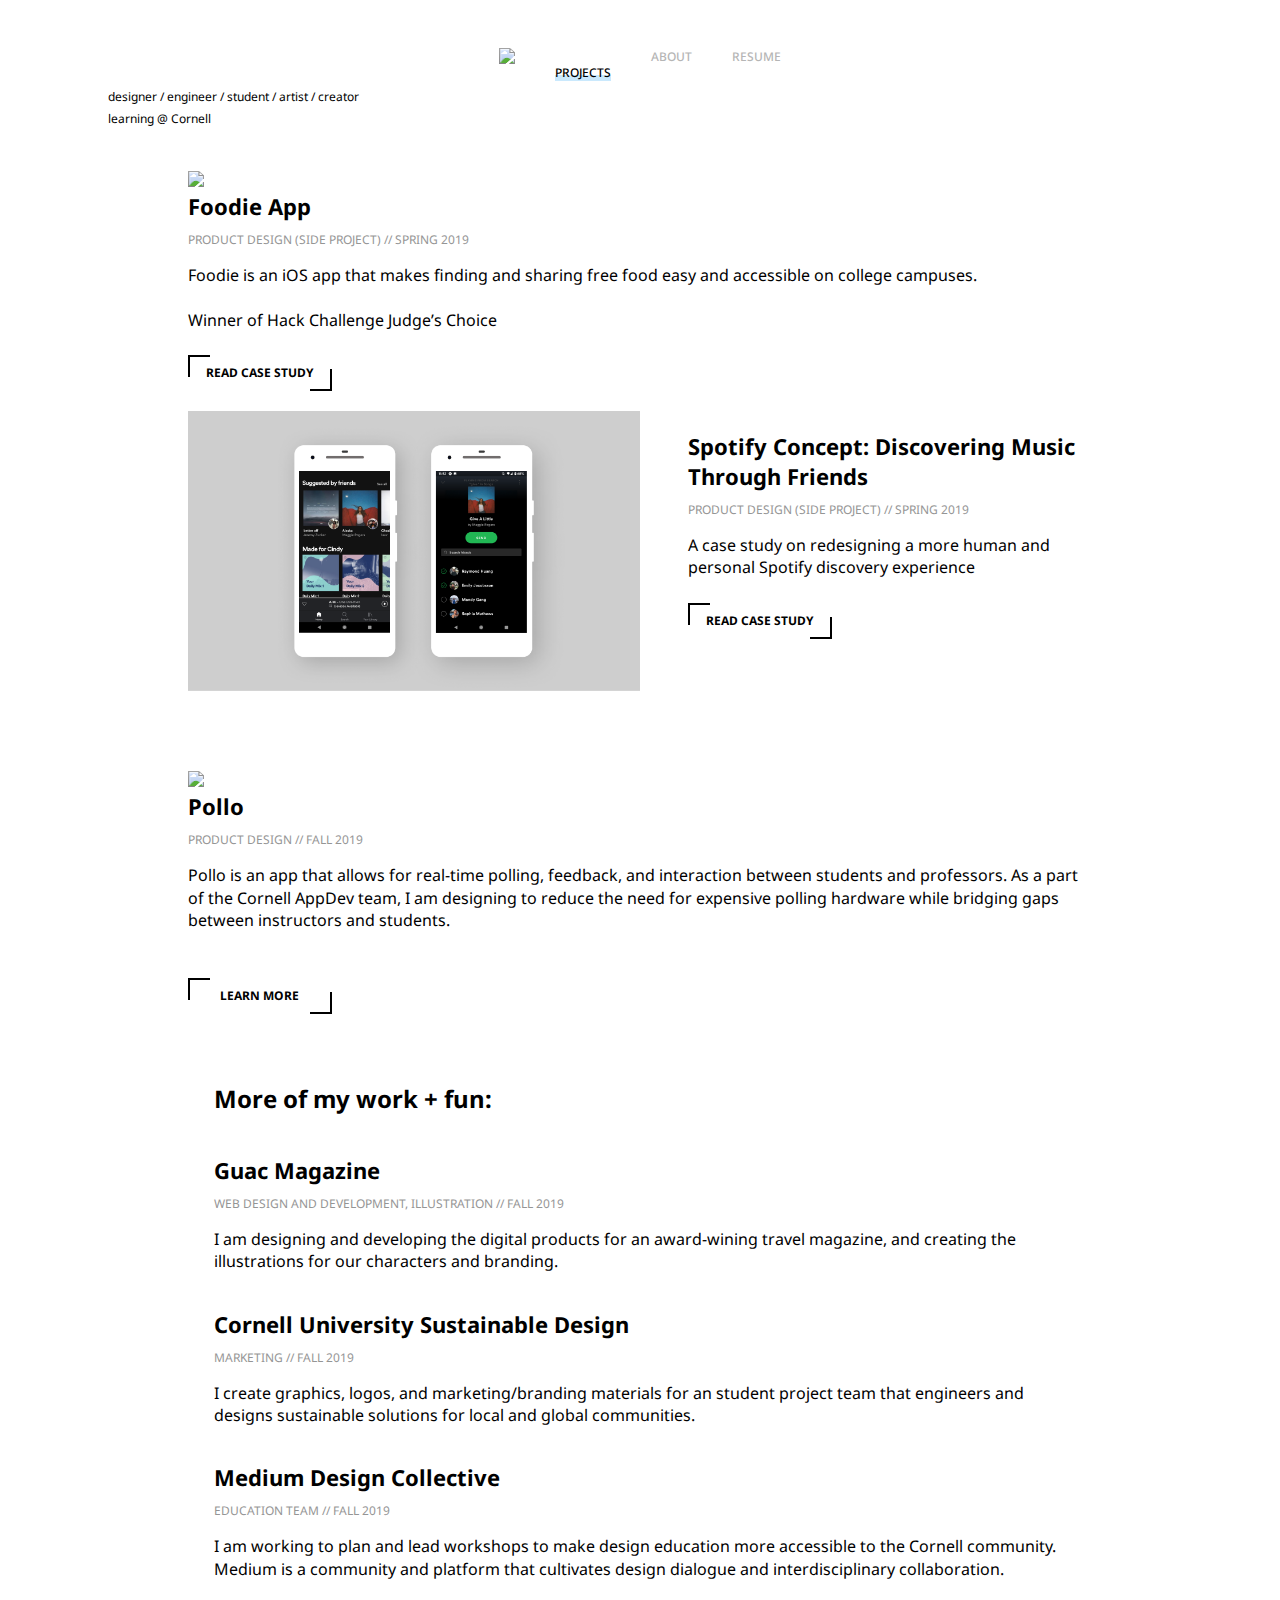
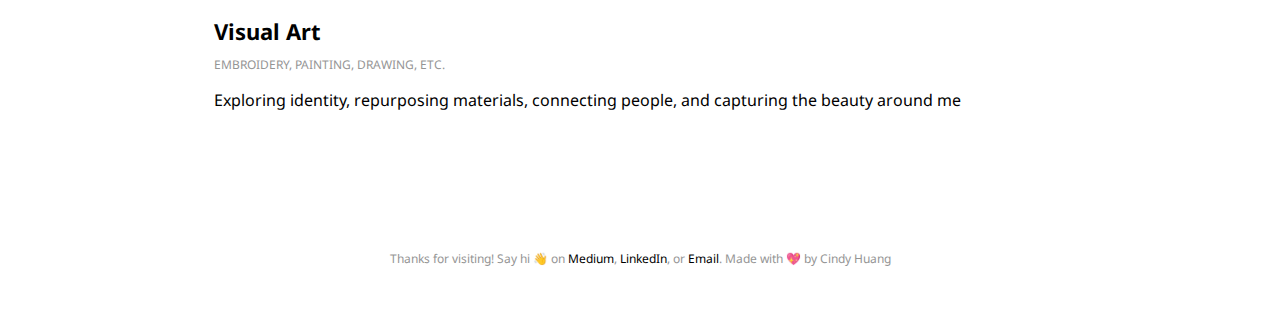
==== index.html @ cf41a319 "foodie revamp" ====
<!DOCTYPE html>
<html lang="en">

<head>
  <title>cindy huang</title>
  <meta charset="utf-8">
  <meta http-equiv="X-UA-Compatible" content="IE=edge">
  <meta name="viewport" content="width=device-width, initial-scale=1">

  <!-- import the webpage's stylesheet -->
  <link rel="stylesheet" href="/style.css">
  <!-- favicon -->
  <link rel="icon" href="/assets/favicon.png" type="image/png">
  <!-- import the webpage's javascript file -->
  <script src="/script.js" defer></script>
  <!-- font -->
  <link rel="stylesheet" href="https://fonts.googleapis.com/css?family=Noto+Sans">

</head>

<body style="text-align:center;">
  <div class="header">
    <img src="/assets/name.png" id="logo">


    <a href="Huang_Cindy.pdf" class="nav hover chunky-underline" target="_blank">resume</a>
    <a href="about.html" class="nav hover chunky-underline">about</a>
    <a href="#top" style="color:black;" class="nav hover chunky-underline active">projects</a>
  </div>

  <p class="small" style="text-align: left"> designer / engineer / student / artist / creator <br> learning @ Cornell
  </p>

  <div class="row">
    <img class="gallery" src="/assets/foodie-mockup.png">
    <div class="project-desc">
      <h3>
        Foodie App
      </h3>
      <h4>
        product design (side project) // Spring 2019
      </h4>
      <p class="project-desc">
        Foodie is an iOS app that makes finding and sharing free food easy and accessible on college campuses.
        <br><br>
        Winner of Hack Challenge Judge’s Choice
      </p>
    </div>

    <div class="container-left">
      <a href="foodie.html" class="button">
        <svg>
          <rect></rect>
        </svg>
        read case study
      </a>
    </div>

  </div>


  <div class="row" id="top">
    <img class="gallery" src="/assets/spotify-mockup.png">
    <div class="project-desc">
      <h3>
        Spotify Concept: Discovering Music Through Friends
      </h3>
      <h4>
        product design (side project) // Spring 2019
      </h4>
      <p>
        A case study on redesigning a more human and personal Spotify discovery experience
      </p>

    </div>

    <div class="container-left">
      <a href="https://medium.com/@cindy.huang/spotify-case-study-discovering-music-through-friend-recommendations-ee21df5c24aa?source=friends_link&sk=12312d94d6c85600ef79f04d6b319ac3"
        target="_blank" class="button">
        <svg>
          <rect></rect>
        </svg>
        read case study
      </a>
    </div>
  </div>


  <div class="row">
    <img class="gallery" src="/assets/pollo-mockup.png">
    <div class="project-desc">
      <h3>
        Pollo
      </h3>
      <h4>
        product design // Fall 2019
      </h4>
      <p>
        Pollo is an app that allows for real-time polling, feedback, and interaction between students and professors.
        As a part of the Cornell AppDev team, I am designing to reduce the need for expensive polling hardware while
        bridging gaps between instructors and
        students.<br><br>
      </p>

      <div class="container-left">
        <a href="pollo.html" class="button">
          <svg>
            <rect></rect>
          </svg>
          learn more
        </a>
      </div>

    </div>

  </div>


  <div style="height: 2em;">
  </div>


  <div class="row2">
    <h2>
      More of my work + fun: <br>
    </h2>
    <a href="http://guacmag.com/" target="_blank">
      <h3 class="chunky-underline">
        Guac Magazine
      </h3>
    </a>
    <h4>
      web design and development, illustration // Fall 2019
    </h4>
    <p>
      I am designing and developing the digital products for an award-wining travel magazine, and creating the
      illustrations for our characters and branding.
    </p>
  </div>

  <div class="row2">
    <a href="https://cusd.cornell.edu/" target="_blank">
      <h3 class="chunky-underline">
        Cornell University Sustainable Design
      </h3>
    </a>
    <h4>
      marketing // Fall 2019
    </h4>
    <p>
      I create graphics, logos, and marketing/branding materials for an student project team that engineers and designs
      sustainable solutions for local and global communities.
    </p>
  </div>

  <div class="row2">
    <a href="https://cornellmedium.design/" target="_blank">
      <h3 class="chunky-underline">
        Medium Design Collective
      </h3>
    </a>
    <h4>
      education team // Fall 2019
    </h4>
    <p>
      I am working to plan and lead workshops to make design education more accessible to the Cornell community. Medium
      is a community and platform that cultivates design dialogue and interdisciplinary collaboration.
    </p>
  </div>

  <div class="row2">
    <a href="artwork.html">
      <h3 class="chunky-underline">
        Visual Art
      </h3>
    </a>
    <h4>
      embroidery, painting, drawing, etc.
    </h4>
    <p>
      Exploring identity, repurposing materials, connecting people, and capturing the beauty around me
    </p>
  </div>

  <div style="width:100%; height: 8em; display: flex;">
  </div>
  <p class="small gray center">
    Thanks for visiting! Say hi 👋 on <a class="hover chunky-underline" target="_blank"
      href="https://medium.com/@cindy.huang">Medium</a>,
    <a class="hover chunky-underline" target="_blank" href="https://www.linkedin.com/in/cindyhuang-/">LinkedIn</a>, or
    <a class="hover chunky-underline" target="_blank" href="mailto:ch832@cornell.edu">Email</a>.
    Made with 💖 by Cindy Huang
  </p>

</body>

</html>
---- style.css ----
/* CSS files add styling rules to your content */

body {
  font-family: "Noto Sans", "Segoe UI", "Helvetica", "Arial", helvetica, arial, sans-serif;
}
html{
  scroll-behavior:smooth;
  margin:40px 100px;
}
a{
  color:black;
  text-decoration:none;
}
p{
  margin:0px;
  line-height:1.4rem;
 
}

a.nav{
  color: #b5b5b5;
  float:right;
  text-decoration: none;
  margin-left: 40px;
  text-transform: uppercase;
  font-size: 12px;
  font-weight: 500;
}
a.hover:hover{ 
  color: black;
  transition: 0.25s ease-in-out;
}

#logo{
  width: 25%;
  display: inline-block;
  float: left;
}

.row{
  display: inline-block;
  width: 85%;
  margin: 2.5em 0;
  background-color: #fff;
}
.row2{
  display: inline-block;
  width: 80%;
  
  margin: 0.5em 2.5em;
  background-color: #fff;
  text-align: left;
}

.project-desc{
  text-align:left;
}
.project-desc p{
  display:flex;
}
.gallery{
  width: 50%;
  float:left;
  margin-right: 3em;
}

.bio{
  text-align:left; 
  width:50%;
}

.about{
  width: 65%; 
  margin-top: 50px;
}
.about img{
  float:right; 
  width:40%;
}
.header{
  display: inline-block;
}
/**style stuffs to reuse*/
.bold{
  font-weight:bold;
}
.capitalize{
  text-transform:uppercase;
}
.gray{
  color:#959595;
}
.blue{
  color: #cae9fd;
}
.fleft{
  float:left;
}
.inline{
  display:inline;
}
.center {
  display: block;
  margin-left: auto;
  margin-right: auto;
  width:75%;
  text-align:center;
}
.small{
  font-size:12px;
}
.underline{
  text-decoration: underline;
  text-decoration-color: #b5b5b5;
}
.caption{
  margin-top:10px;
  position: relative;
}
.no-float{
  float:none;
}
* {
  box-sizing: border-box; 
}

img {
  display: block;
  width: 100%; 
}

section {
  margin-right: 30px;
}

/*project title*/
h1 {
  text-align:center;
  width:60%;
  /*margin:100px 150px 50px 150px;*/
  margin:75px auto 50px auto;
  display:block;
}
h2{
  margin-top:2em;
  text-align: left;
}
/*project title on home pg */
h3 {
  font-size: 22px;
  margin: 20px 0 0 0;
  font-weight: semibold;
  text-decoration:none;
}

/*project category, button*/
h4{
  margin-top:10px;
  font-weight:normal;
  font-size:12px;
  color: #959595;
  text-transform: uppercase;
}

h5{
  font-size: 12px;
  text-align:left;
  margin-bottom:10px;
}
h6{
  font-size:15px;
  width:100%;
  float:left;
  margin-bottom: 1em;
}

.button-center{
  font-size:12px;
  font-weight: bold;
  text-transform: uppercase;
  display: block;
  margin: 2em auto;
  padding: .5em 2em;
  background-color: black;
  color:white;
  width: 200px;
  text-align: center;
  line-height:36px;
}

.button{
  font-size:12px;
  font-weight: bold;
  text-transform: uppercase;
  display: inline-block;
/*   padding: 1em 1.5em; */
  color: black;
/*   border: 2px solid black; */
  text-align: center;
  float: left;
  margin: 2em 0;
  transition: all 0.2s ease-in-out;
  width: 144px;
  height:36px;
  position: absolute;
  line-height:36px;
}

.container-left{
  float:left;
}

a svg,
a svg rect{
  position: absolute;
  width:100%;
  height:100%;
  fill: transparent;
  top:0;
  left:0;
}
a svg rect{
  stroke-width: 4px;
  stroke: #000000;
  transition: 0.25s ease-in-out;
  stroke-dasharray: 44, 136;
  stroke-dashoffset: 22;
}
.button:hover svg rect{
  stroke-dasharray: 180, 0;
  stroke-dashoffset: 22;
}

/* blue underline */
.chunky-underline{
  background-image: linear-gradient(transparent 0%, transparent 65%, #cae9fd 65%, #cae9fd 100%, transparent 100%, transparent);
  display: inline-block;
  background-size: 0 100%;
  background-repeat: no-repeat;
  transition: .25s background-size ease-in-out;
}
.active {
  background-size: 100%;
}

.chunky-underline:after {
  content: '';
  display: block;
}
.chunky-underline:hover {
  background-size: 100% 100%;
}
.mylist{
  margin: 2em; 
  line-height:2em;
}

li{
  margin-bottom: 0.75em;
}

/*art gallery*/
.artgal{
  margin-bottom: 100px;
}

/*project page*/
.projheader{
  display: block;
  margin:0px 200px 50px 200px;
}
.column{
  float:left;
  width:20%;
  margin:1em;
}

.text{
  float: left;
  margin: 0px 200px 0px 200px;
  line-height: 1.4rem;
}

.pic{
  position: relative;
  display:block;
  text-align:center;
  width:100%; 
  padding:5px;
  float:left;
  margin: 20px 0px 20px 0px;
}
.pic img{
  margin-bottom: 10px;
}
.emphasis{
  font-size:1.5em;
  font-style:italic;
  padding:30px;
  line-height: 1.5em;
}

@media only screen and (max-width:1260px){
  .column{
    float: left;
    width: 50%;
    padding: 0 2em;
    margin: 0;
  }
}

@media only screen and (max-width:895px){
  body{
    margin: 25px 0px 10px 0px;
  }
  html{
    margin: 20px;
  }
  h1{
    font-size: 25px;
    padding:25px;
    margin: 0;
    width:100%;
  }

  .projheader{
    width: 100%;
    height: auto;
    margin: 10px 25px;
  } 
  .column{
    width: auto;
    margin: 10px;
    height: auto;
  }
  .text{
    margin: 25px;
    
  }/*
  .maininfo{
    margin-bottom: 100px;
    width:100%;
    padding-bottom:100px;
  }*/
  .small{
    line-height: 1rem;
  }
  .responsive ul {
  display: grid;
  grid-template-columns: auto;
  grid-gap: 1rem; 
  }

  .bio{
    float: left;
    width: 90%;
  }
  .textoverlay{
    font-size: 20px;
  }
  
}

@media only screen and (max-width:650px){
  .gallery{width: 100%; margin-bottom: 2em;}
  
  .about img{width:50%; margin-left: auto; margin-right: auto; float:none; margin-bottom: 2em;}
}
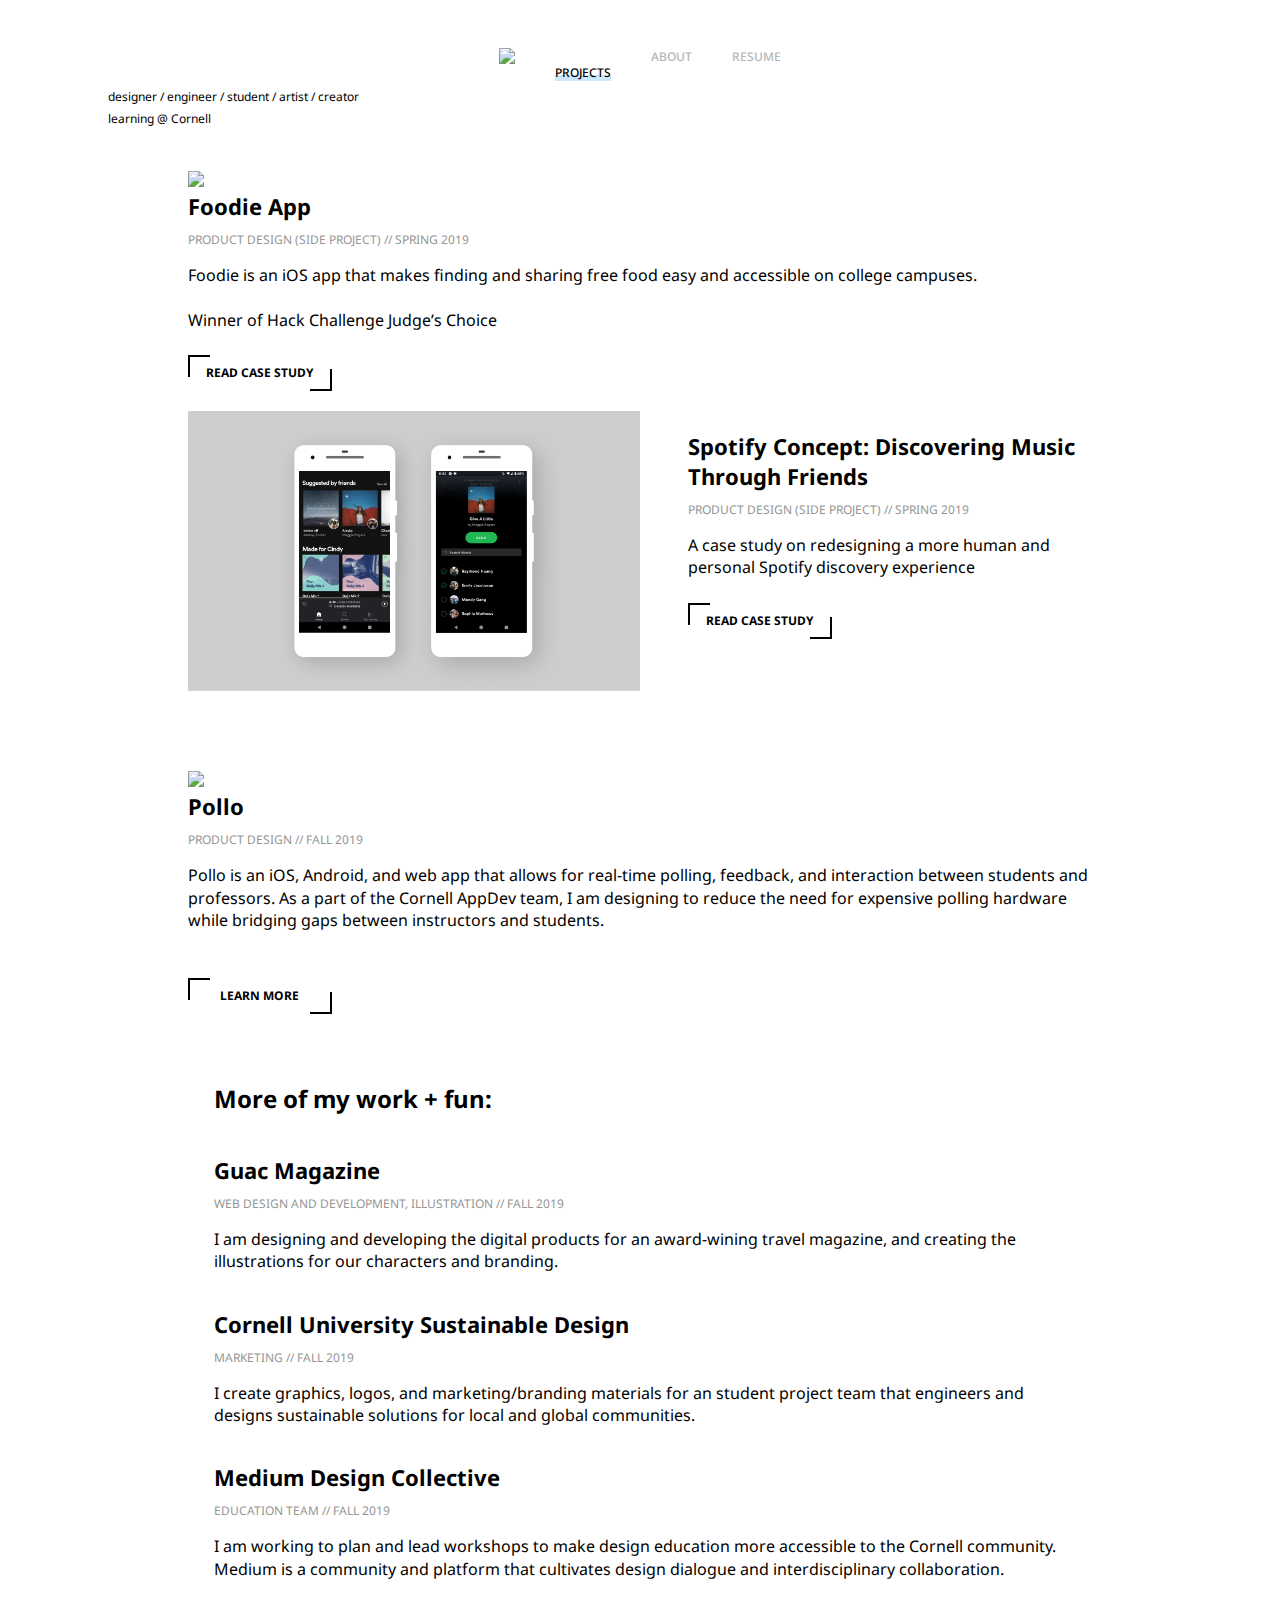
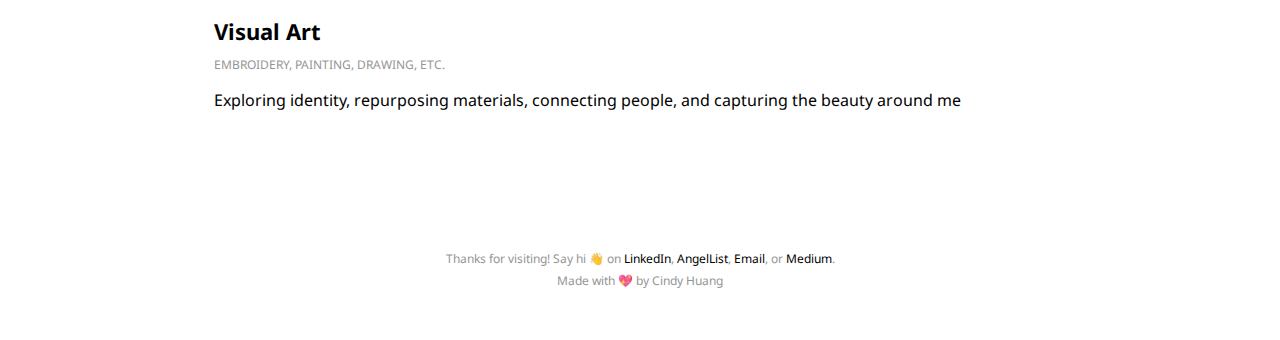
==== commit 9995acdc: "footer and mockups" ====
--- a/index.html
+++ b/index.html
@@ -96,10 +96,10 @@
         product design // Fall 2019
       </h4>
       <p>
-        Pollo is an app that allows for real-time polling, feedback, and interaction between students and professors.
+        Pollo is an iOS, Android, and web app that allows for real-time polling, feedback, and interaction between
+        students and professors.
         As a part of the Cornell AppDev team, I am designing to reduce the need for expensive polling hardware while
-        bridging gaps between instructors and
-        students.<br><br>
+        bridging gaps between instructors and students.<br><br>
       </p>
 
       <div class="container-left">
@@ -185,10 +185,11 @@
   <div style="width:100%; height: 8em; display: flex;">
   </div>
   <p class="small gray center">
-    Thanks for visiting! Say hi 👋 on <a class="hover chunky-underline" target="_blank"
-      href="https://medium.com/@cindy.huang">Medium</a>,
-    <a class="hover chunky-underline" target="_blank" href="https://www.linkedin.com/in/cindyhuang-/">LinkedIn</a>, or
-    <a class="hover chunky-underline" target="_blank" href="mailto:ch832@cornell.edu">Email</a>.
+    Thanks for visiting! Say hi 👋 on
+    <a class="hover chunky-underline" target="_blank" href="https://www.linkedin.com/in/cindyhuang-/">LinkedIn</a>,
+    <a class="hover chunky-underline" target="_blank" href="https://angel.co/cindy-huang-15">AngelList</a>,
+    <a class="hover chunky-underline" target="_blank" href="mailto:ch832@cornell.edu">Email</a>, or
+    <a class="hover chunky-underline" target="_blank" href="https://medium.com/@cindy.huang">Medium</a>.<br>
     Made with 💖 by Cindy Huang
   </p>
 
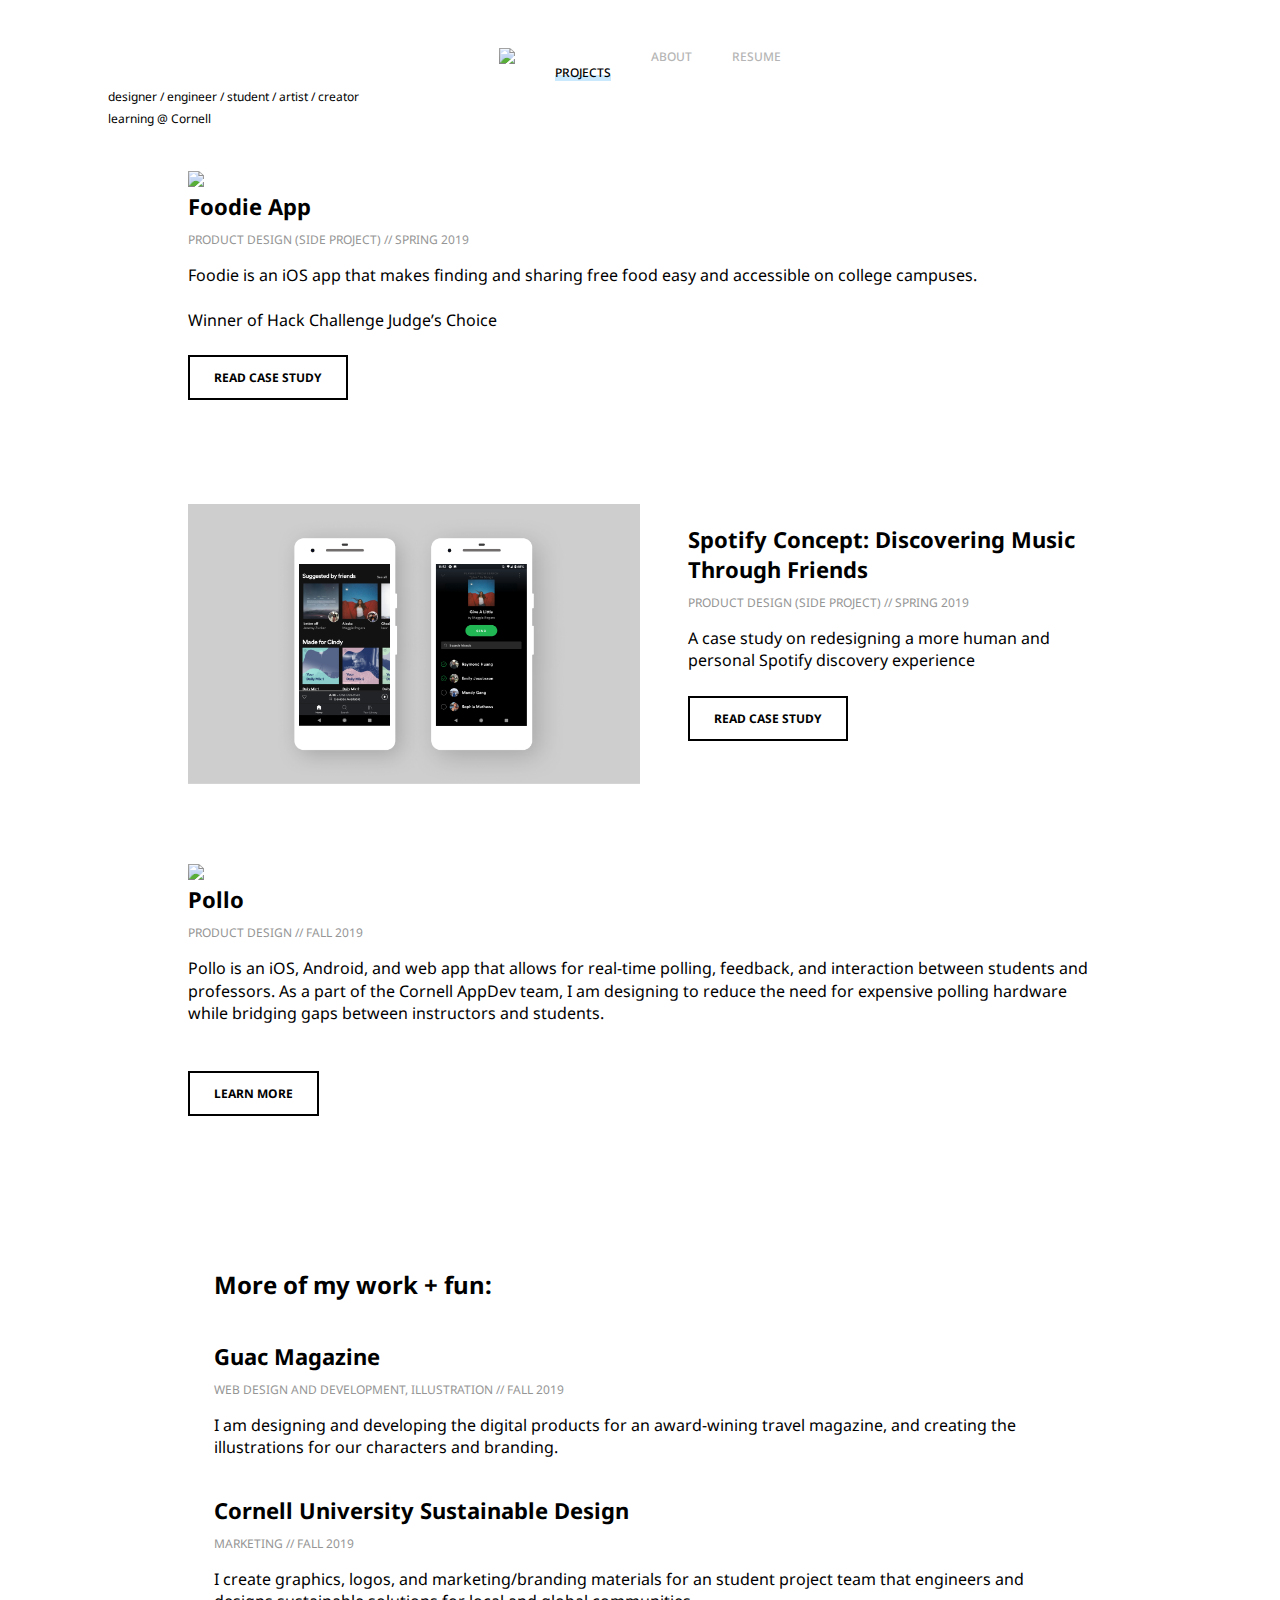
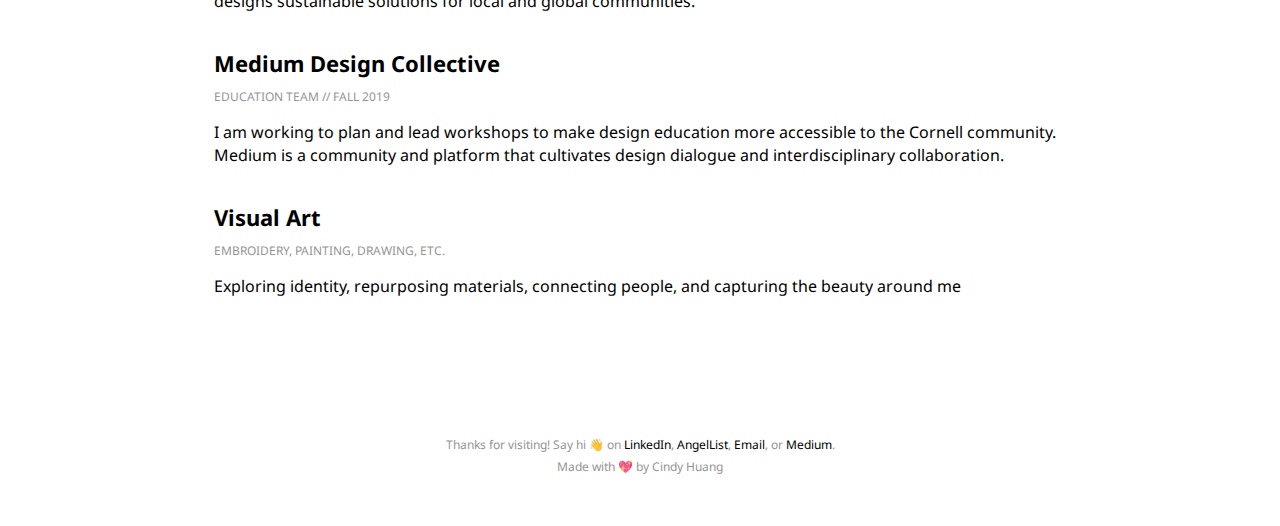
==== commit 37b2099b: "buttons" ====
--- a/index.html
+++ b/index.html
@@ -49,9 +49,6 @@
 
     <div class="container-left">
       <a href="foodie.html" class="button">
-        <svg>
-          <rect></rect>
-        </svg>
         read case study
       </a>
     </div>
@@ -77,9 +74,6 @@
     <div class="container-left">
       <a href="https://medium.com/@cindy.huang/spotify-case-study-discovering-music-through-friend-recommendations-ee21df5c24aa?source=friends_link&sk=12312d94d6c85600ef79f04d6b319ac3"
         target="_blank" class="button">
-        <svg>
-          <rect></rect>
-        </svg>
         read case study
       </a>
     </div>
@@ -104,9 +98,6 @@
 
       <div class="container-left">
         <a href="pollo.html" class="button">
-          <svg>
-            <rect></rect>
-          </svg>
           learn more
         </a>
       </div>
--- a/style.css
+++ b/style.css
@@ -193,17 +193,22 @@
   font-weight: bold;
   text-transform: uppercase;
   display: inline-block;
-/*   padding: 1em 1.5em; */
+  padding: 1em 2em;
   color: black;
-/*   border: 2px solid black; */
+  border: 2px solid black;
   text-align: center;
   float: left;
   margin: 2em 0;
   transition: all 0.2s ease-in-out;
-  width: 144px;
+  /* width: 144px;
   height:36px;
   position: absolute;
-  line-height:36px;
+  line-height:36px; */
+}
+
+.button:hover{
+  background-color: black;
+  color:white;
 }
 
 .container-left{
@@ -279,6 +284,10 @@
   float: left;
   margin: 0px 200px 0px 200px;
   line-height: 1.4rem;
+}
+
+.text h6{
+  line-height: 2rem;
 }
 
 .pic{
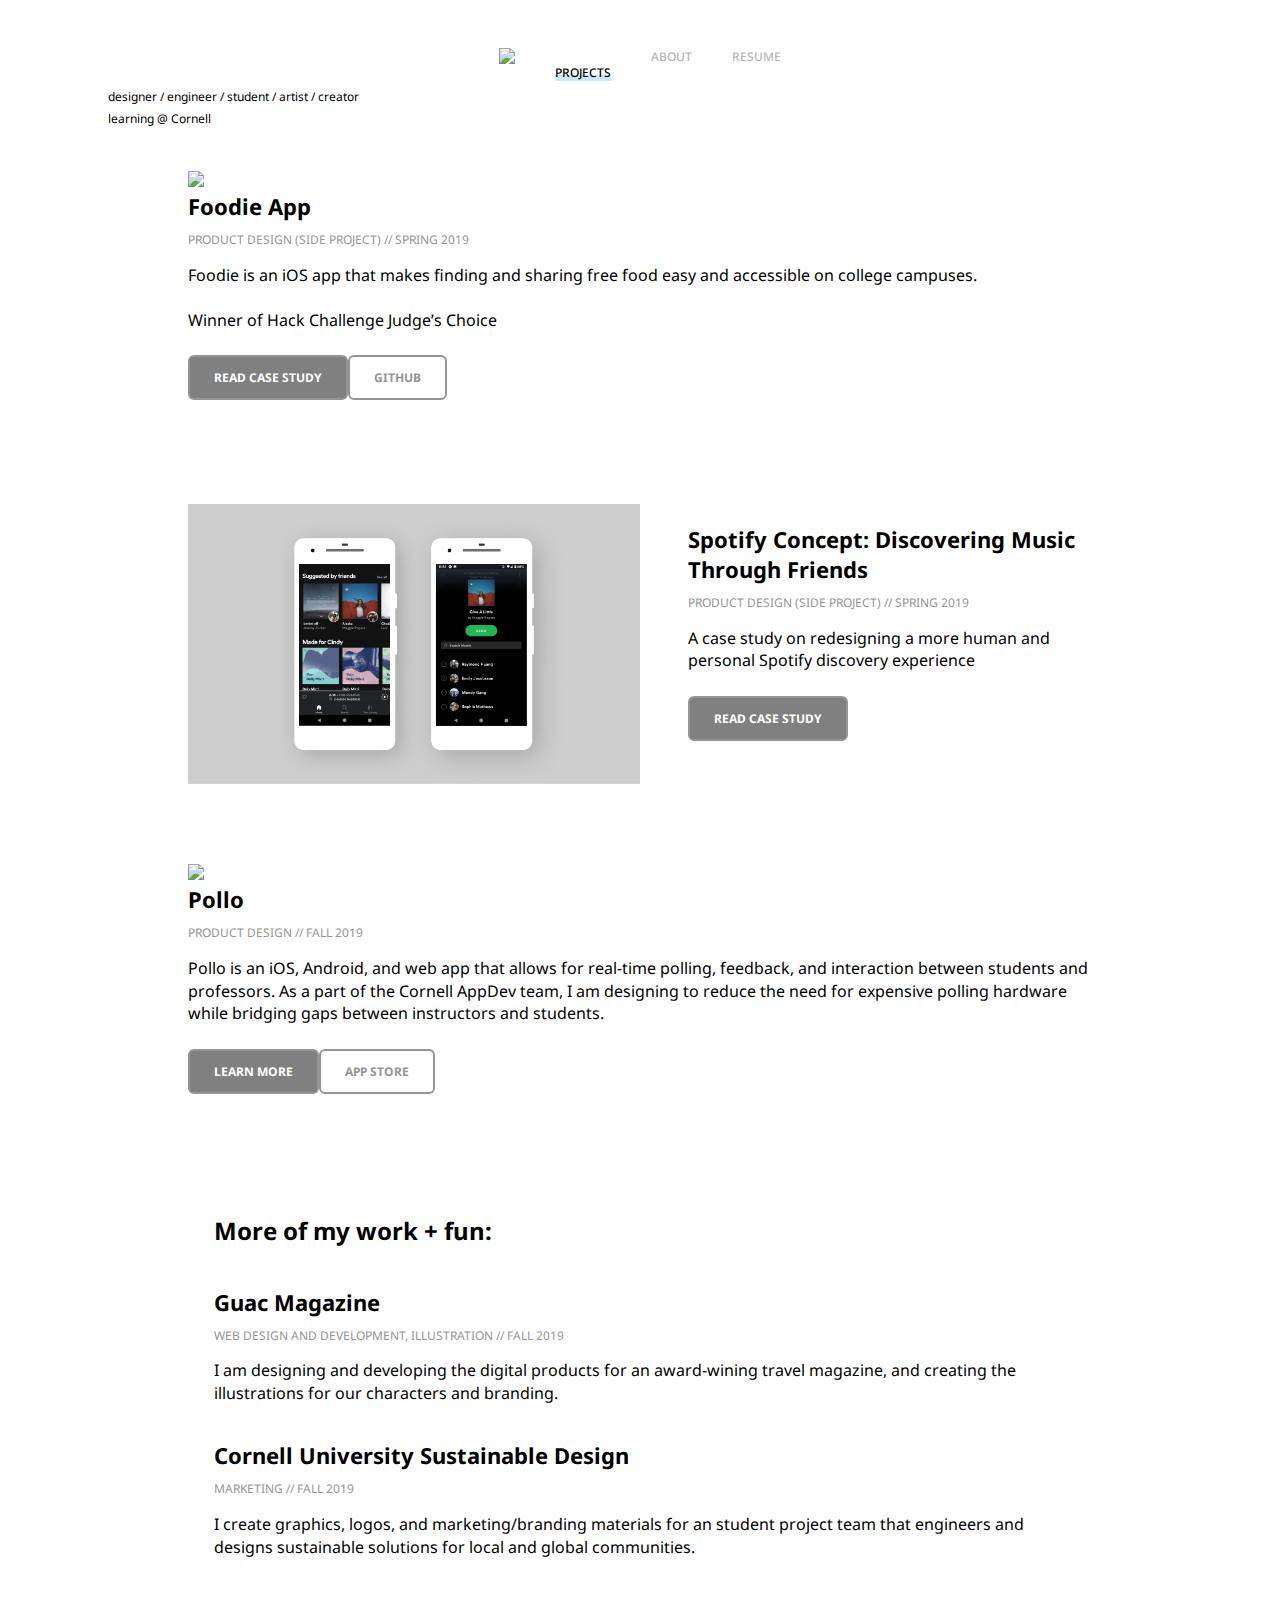
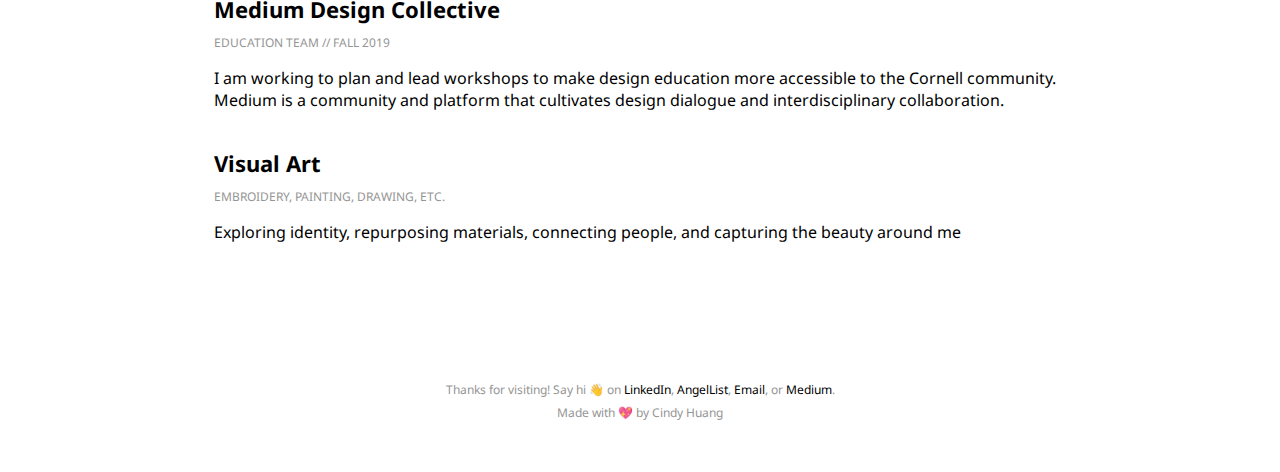
==== commit 689b48bd: "buttons" ====
--- a/index.html
+++ b/index.html
@@ -48,8 +48,11 @@
     </div>
 
     <div class="container-left">
-      <a href="foodie.html" class="button">
+      <a href="foodie.html" class="primary button">
         read case study
+      </a>
+      <a href="https://github.com/haiyingweng/Foodie" class="button">
+        github
       </a>
     </div>
 
@@ -73,7 +76,7 @@
 
     <div class="container-left">
       <a href="https://medium.com/@cindy.huang/spotify-case-study-discovering-music-through-friend-recommendations-ee21df5c24aa?source=friends_link&sk=12312d94d6c85600ef79f04d6b319ac3"
-        target="_blank" class="button">
+        target="_blank" class="primary button">
         read case study
       </a>
     </div>
@@ -93,21 +96,20 @@
         Pollo is an iOS, Android, and web app that allows for real-time polling, feedback, and interaction between
         students and professors.
         As a part of the Cornell AppDev team, I am designing to reduce the need for expensive polling hardware while
-        bridging gaps between instructors and students.<br><br>
+        bridging gaps between instructors and students.
       </p>
 
       <div class="container-left">
-        <a href="pollo.html" class="button">
+        <a href="pollo.html" class="primary button">
           learn more
+        </a>
+        <a href="https://apps.apple.com/us/app/pollo-polling-made-easy/id1355507891" class="button" target="_blank">
+          app store
         </a>
       </div>
 
     </div>
 
-  </div>
-
-
-  <div style="height: 2em;">
   </div>
 
 
--- a/style.css
+++ b/style.css
@@ -181,8 +181,8 @@
   display: block;
   margin: 2em auto;
   padding: .5em 2em;
-  background-color: black;
-  color:white;
+  background-color: white;
+  color:#959595;
   width: 200px;
   text-align: center;
   line-height:36px;
@@ -194,8 +194,10 @@
   text-transform: uppercase;
   display: inline-block;
   padding: 1em 2em;
-  color: black;
-  border: 2px solid black;
+  color: #959595;
+  background-color: white;
+  border: 2px solid #959595;
+  border-radius: 0.5em;
   text-align: center;
   float: left;
   margin: 2em 0;
@@ -206,9 +208,19 @@
   line-height:36px; */
 }
 
+.primary.button{
+  background-color: gray;
+  color: white;
+}
+
 .button:hover{
+  color: black;
+  border-color: black;
+}
+
+.primary.button:hover{
   background-color: black;
-  color:white;
+  border-color: black;
 }
 
 .container-left{
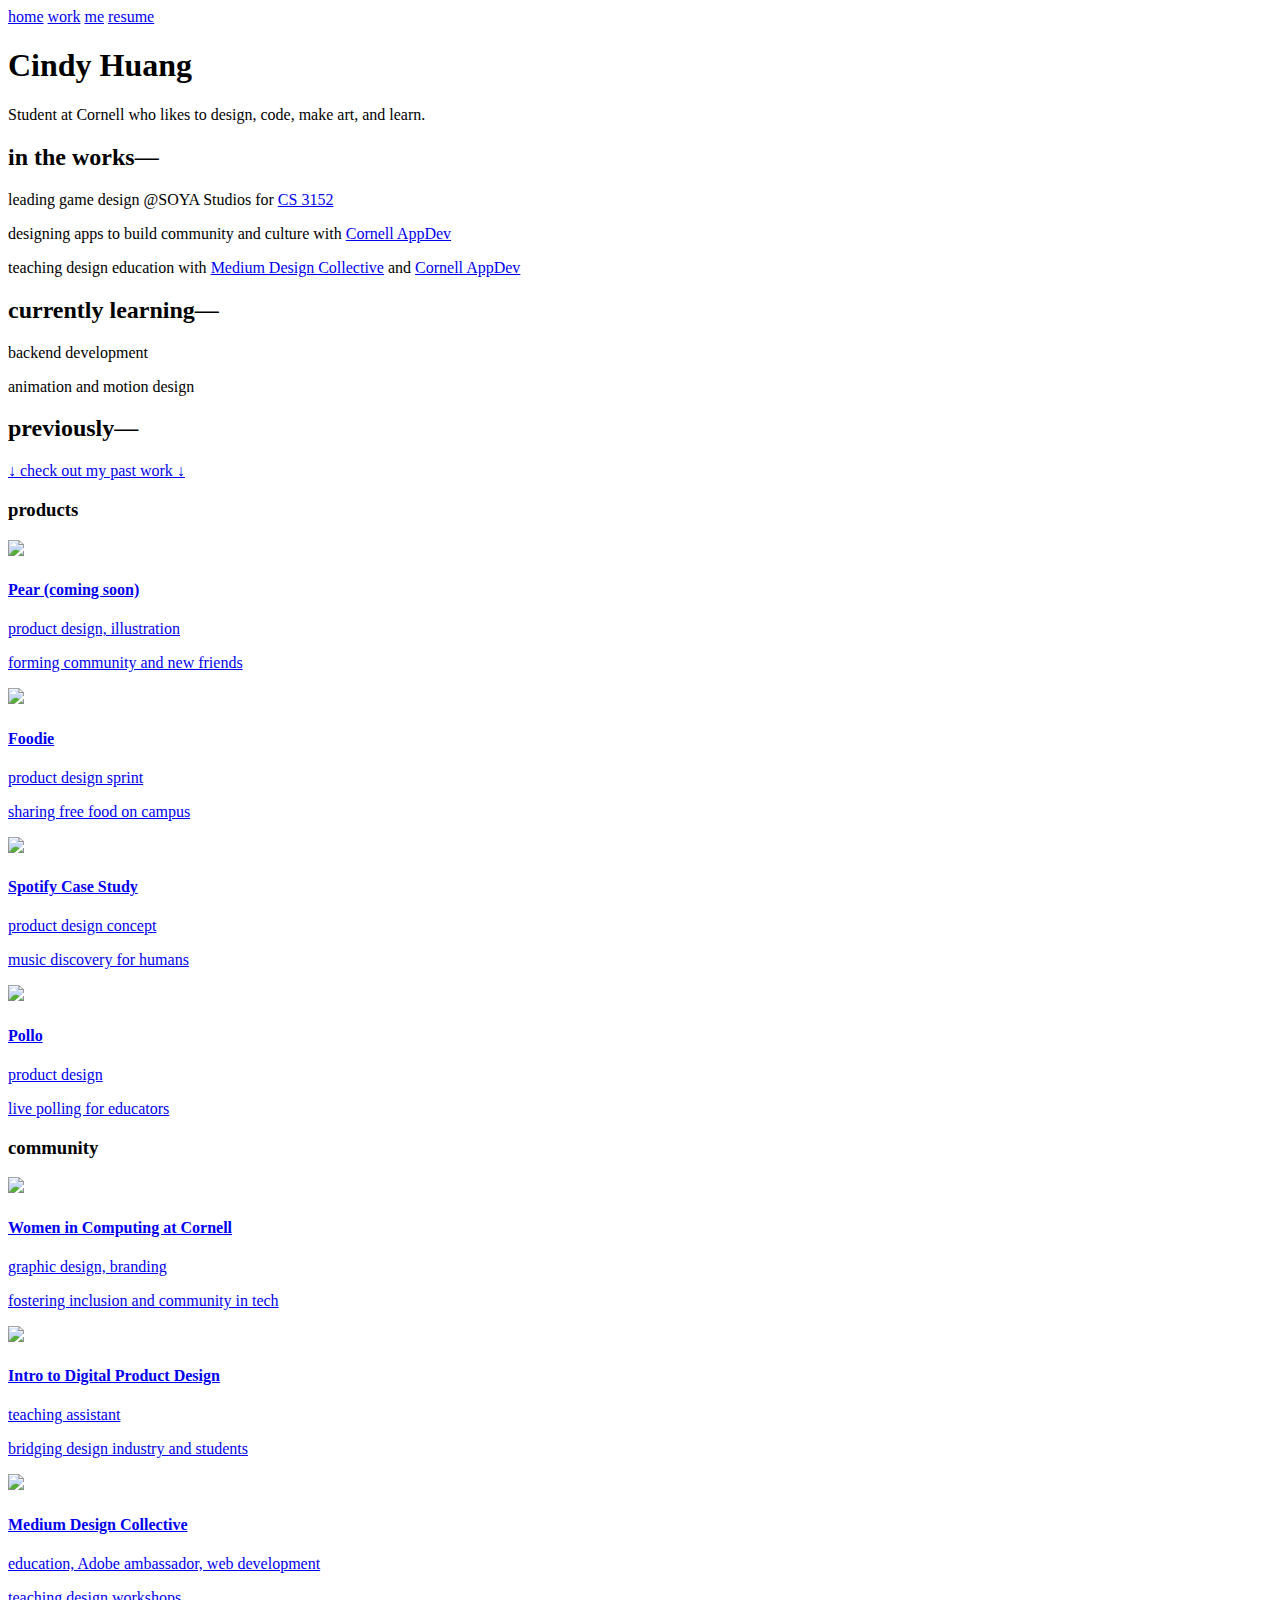
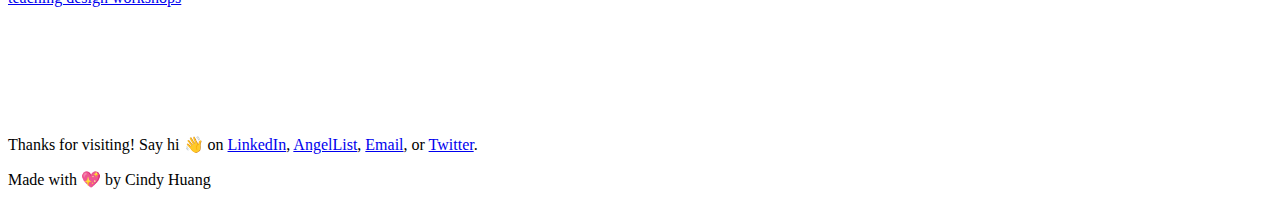
==== commit e08a3075: "pear sneak peek" ====
--- a/index.html
+++ b/index.html
@@ -8,184 +8,192 @@
   <meta name="viewport" content="width=device-width, initial-scale=1">
 
   <!-- import the webpage's stylesheet -->
-  <link rel="stylesheet" href="/style.css">
+  <link rel="stylesheet" href="/stylenew.css">
   <!-- favicon -->
   <link rel="icon" href="/assets/favicon.png" type="image/png">
   <!-- import the webpage's javascript file -->
   <script src="/script.js" defer></script>
   <!-- font -->
-  <link rel="stylesheet" href="https://fonts.googleapis.com/css?family=Noto+Sans">
+  <link rel="stylesheet" href="https://fonts.googleapis.com/css?family=Abhaya+Libre">
+  <link rel="stylesheet" href="https://fonts.googleapis.com/css?family=Inter">
 
 </head>
 
-<body style="text-align:center;">
-  <div class="header">
-    <img src="/assets/name.png" id="logo">
+<div class="topnav">
+  <div id="logo"></div>
+  <div id=links>
+    <a href="home.html" class="gray active">home</a>
+    <a href="#projects" class="gray">work</a>
+    <a href="about.html" class="gray">me</a>
+    <a href="/assets/Huang_Cindy.pdf" class="gray">resume</a>
+  </div>
+</div>
 
+<div class="column" id="intro">
+  <div id="name">
+    <h1>Cindy Huang</h1>
+  </div>
+  <div id="blurb">
+    <p>Student at Cornell who likes to design, code, make art, and learn.</p>
+  </div>
+  <div id="social-links">
+  </div>
+</div>
 
-    <a href="Huang_Cindy.pdf" class="nav hover chunky-underline" target="_blank">resume</a>
-    <a href="about.html" class="nav hover chunky-underline">about</a>
-    <a href="#top" style="color:black;" class="nav hover chunky-underline active">projects</a>
-  </div>
+<div class="column">
+  <div class="section">
+    <div class="shape" id="circle1"></div>
+    <h2>in the works⁠—</h2>
+    <p>
+      <span>leading game design @SOYA Studios</span>
+      <span class="gray"> for <a href="https://www.cs.cornell.edu/courses/cs3152/2020sp/index.php"
+          class="gray underline" target="_blank">CS 3152</a></span>
+    </p>
+    <p>
+      <span>designing apps to build community and culture</span>
+      <span class="gray"> with <a href="https://www.cornellappdev.com/" class="gray underline" target="_blank">Cornell
+          AppDev</a></span>
+    </p>
 
-  <p class="small" style="text-align: left"> designer / engineer / student / artist / creator <br> learning @ Cornell
-  </p>
-
-  <div class="row">
-    <img class="gallery" src="/assets/foodie-mockup.png">
-    <div class="project-desc">
-      <h3>
-        Foodie App
-      </h3>
-      <h4>
-        product design (side project) // Spring 2019
-      </h4>
-      <p class="project-desc">
-        Foodie is an iOS app that makes finding and sharing free food easy and accessible on college campuses.
-        <br><br>
-        Winner of Hack Challenge Judge’s Choice
-      </p>
-    </div>
-
-    <div class="container-left">
-      <a href="foodie.html" class="primary button">
-        read case study
-      </a>
-      <a href="https://github.com/haiyingweng/Foodie" class="button">
-        github
-      </a>
-    </div>
-
-  </div>
-
-
-  <div class="row" id="top">
-    <img class="gallery" src="/assets/spotify-mockup.png">
-    <div class="project-desc">
-      <h3>
-        Spotify Concept: Discovering Music Through Friends
-      </h3>
-      <h4>
-        product design (side project) // Spring 2019
-      </h4>
-      <p>
-        A case study on redesigning a more human and personal Spotify discovery experience
-      </p>
-
-    </div>
-
-    <div class="container-left">
-      <a href="https://medium.com/@cindy.huang/spotify-case-study-discovering-music-through-friend-recommendations-ee21df5c24aa?source=friends_link&sk=12312d94d6c85600ef79f04d6b319ac3"
-        target="_blank" class="primary button">
-        read case study
-      </a>
-    </div>
-  </div>
-
-
-  <div class="row">
-    <img class="gallery" src="/assets/pollo-mockup.png">
-    <div class="project-desc">
-      <h3>
-        Pollo
-      </h3>
-      <h4>
-        product design // Fall 2019
-      </h4>
-      <p>
-        Pollo is an iOS, Android, and web app that allows for real-time polling, feedback, and interaction between
-        students and professors.
-        As a part of the Cornell AppDev team, I am designing to reduce the need for expensive polling hardware while
-        bridging gaps between instructors and students.
-      </p>
-
-      <div class="container-left">
-        <a href="pollo.html" class="primary button">
-          learn more
-        </a>
-        <a href="https://apps.apple.com/us/app/pollo-polling-made-easy/id1355507891" class="button" target="_blank">
-          app store
-        </a>
-      </div>
-
-    </div>
-
-  </div>
-
-
-  <div class="row2">
-    <h2>
-      More of my work + fun: <br>
-    </h2>
-    <a href="http://guacmag.com/" target="_blank">
-      <h3 class="chunky-underline">
-        Guac Magazine
-      </h3>
-    </a>
-    <h4>
-      web design and development, illustration // Fall 2019
-    </h4>
     <p>
-      I am designing and developing the digital products for an award-wining travel magazine, and creating the
-      illustrations for our characters and branding.
+      <span>teaching design education</span>
+      <span class="gray"> with <a href="https://cornellmedium.design/" class="gray underline" target="_blank">Medium
+          Design
+          Collective</a> and <a href="https://www.cornellappdev.com/" class="gray underline" target="_blank">Cornell
+          AppDev</a></span>
     </p>
   </div>
 
-  <div class="row2">
-    <a href="https://cusd.cornell.edu/" target="_blank">
-      <h3 class="chunky-underline">
-        Cornell University Sustainable Design
-      </h3>
-    </a>
-    <h4>
-      marketing // Fall 2019
-    </h4>
+  <div class="section">
+    <div class="shape" id="circle2"></div>
+    <h2>currently learning⁠—</h2>
     <p>
-      I create graphics, logos, and marketing/branding materials for an student project team that engineers and designs
-      sustainable solutions for local and global communities.
+      backend development
+    </p>
+    <p>
+      animation and motion design
     </p>
   </div>
 
-  <div class="row2">
-    <a href="https://cornellmedium.design/" target="_blank">
-      <h3 class="chunky-underline">
-        Medium Design Collective
-      </h3>
-    </a>
-    <h4>
-      education team // Fall 2019
-    </h4>
+  <div class="section">
+    <div class="shape" id="circle3"></div>
+    <h2>previously⁠—</h2>
     <p>
-      I am working to plan and lead workshops to make design education more accessible to the Cornell community. Medium
-      is a community and platform that cultivates design dialogue and interdisciplinary collaboration.
+      <a href="#projects" class="black underline">↓ check out my past work ↓</a>
     </p>
   </div>
+</div>
 
-  <div class="row2">
-    <a href="artwork.html">
-      <h3 class="chunky-underline">
-        Visual Art
-      </h3>
+<div class="divider"></div>
+
+<div id="projects">
+
+  <h3>products</h3>
+  <div class="two-columns">
+    <a href="pear.html">
+      <div class="project">
+        <div class="mock">
+          <img src="assets/new mockups/Pear mock.png">
+        </div>
+        <div class="info">
+          <h4>Pear (coming soon)</h4>
+          <p class="gray">product design, illustration</p>
+          <p>forming community and new friends</p>
+        </div>
+      </div>
     </a>
-    <h4>
-      embroidery, painting, drawing, etc.
-    </h4>
-    <p>
-      Exploring identity, repurposing materials, connecting people, and capturing the beauty around me
-    </p>
+
+    <a href="foodie.html">
+      <div class="project">
+        <div class="mock"><img src="assets/new mockups/Foodie mock.png"></div>
+        <div class="info">
+          <h4>Foodie</h4>
+          <p class="gray">product design sprint</p>
+          <p>sharing free food on campus</p>
+        </div>
+      </div>
+    </a>
+
+    <a
+      href="https://medium.com/@cindy.huang/spotify-case-study-discovering-music-through-friend-recommendations-ee21df5c24aa?source=friends_link&sk=12312d94d6c85600ef79f04d6b319ac3">
+      <div class="project">
+        <div class="mock"><img src="assets/new mockups/Spotify mock.png"></div>
+        <div class="info">
+          <h4>Spotify Case Study</h4>
+          <p class="gray">product design concept</p>
+          <p>music discovery for humans</p>
+        </div>
+      </div>
+    </a>
+
+    <a href="pollo.html">
+      <div class="project">
+        <div class="mock"><img src="assets/new mockups/Pollo mock.png"></div>
+        <div class="info">
+          <h4>Pollo</h4>
+          <p class="gray">product design</p>
+          <p>live polling for educators</p>
+        </div>
+      </div>
+    </a>
+
   </div>
+</div>
 
-  <div style="width:100%; height: 8em; display: flex;">
-  </div>
-  <p class="small gray center">
-    Thanks for visiting! Say hi 👋 on
-    <a class="hover chunky-underline" target="_blank" href="https://www.linkedin.com/in/cindyhuang-/">LinkedIn</a>,
-    <a class="hover chunky-underline" target="_blank" href="https://angel.co/cindy-huang-15">AngelList</a>,
-    <a class="hover chunky-underline" target="_blank" href="mailto:ch832@cornell.edu">Email</a>, or
-    <a class="hover chunky-underline" target="_blank" href="https://medium.com/@cindy.huang">Medium</a>.<br>
-    Made with 💖 by Cindy Huang
-  </p>
+<div class="divider"></div>
 
-</body>
+<div id="community">
+  <h3>community</h3>
+
+  <a href="https://wicc.cornell.edu/" target="_blank">
+    <div class="three-columns">
+      <div class="project">
+        <div class="community-logo"><img src="assets/WICC Logo.png"></div>
+        <div class="info">
+          <h4>Women in Computing at Cornell</h4>
+          <p class="gray">graphic design, branding</p>
+          <p>fostering inclusion and community in tech</p>
+        </div>
+      </div>
+  </a>
+
+  <a href="https://www.cornellappdev.com/courses/dpd" target="_blank">
+    <div class="project">
+      <div class="community-logo"><img src="assets/DPD logo.png"></div>
+      <div class="info">
+        <h4>Intro to Digital Product Design</h4>
+        <p class="gray">teaching assistant</p>
+        <p>bridging design industry and students</p>
+      </div>
+    </div>
+  </a>
+
+  <a href="https://cornellmedium.design/" target="_blank">
+    <div class="project">
+      <div class="community-logo"><img src="assets/Medium logo.png"></div>
+      <div class="info">
+        <h4>Medium Design Collective</h4>
+        <p class="gray">education, Adobe ambassador, web development</p>
+        <p>teaching design workshops</p>
+      </div>
+    </div>
+  </a>
+
+
+</div>
+
+<div style="width:100%; height: 6em; display: flex;">
+</div>
+<p class="small gray center">
+  Thanks for visiting! Say hi 👋 on
+  <a class="underline" target="_blank" href="https://www.linkedin.com/in/cindyhuang-/">LinkedIn</a>,
+  <a class="underline" target="_blank" href="https://angel.co/cindy-huang-15">AngelList</a>,
+  <a class="underline" target="_blank" href="mailto:ch832@cornell.edu">Email</a>, or
+  <a class="underline" target="_blank" href="https://twitter.com/cndyhuang">Twitter</a>.</p>
+<p class="small gray center"> Made with 💖 by Cindy Huang
+</p>
+</div>
+
+
 
 </html>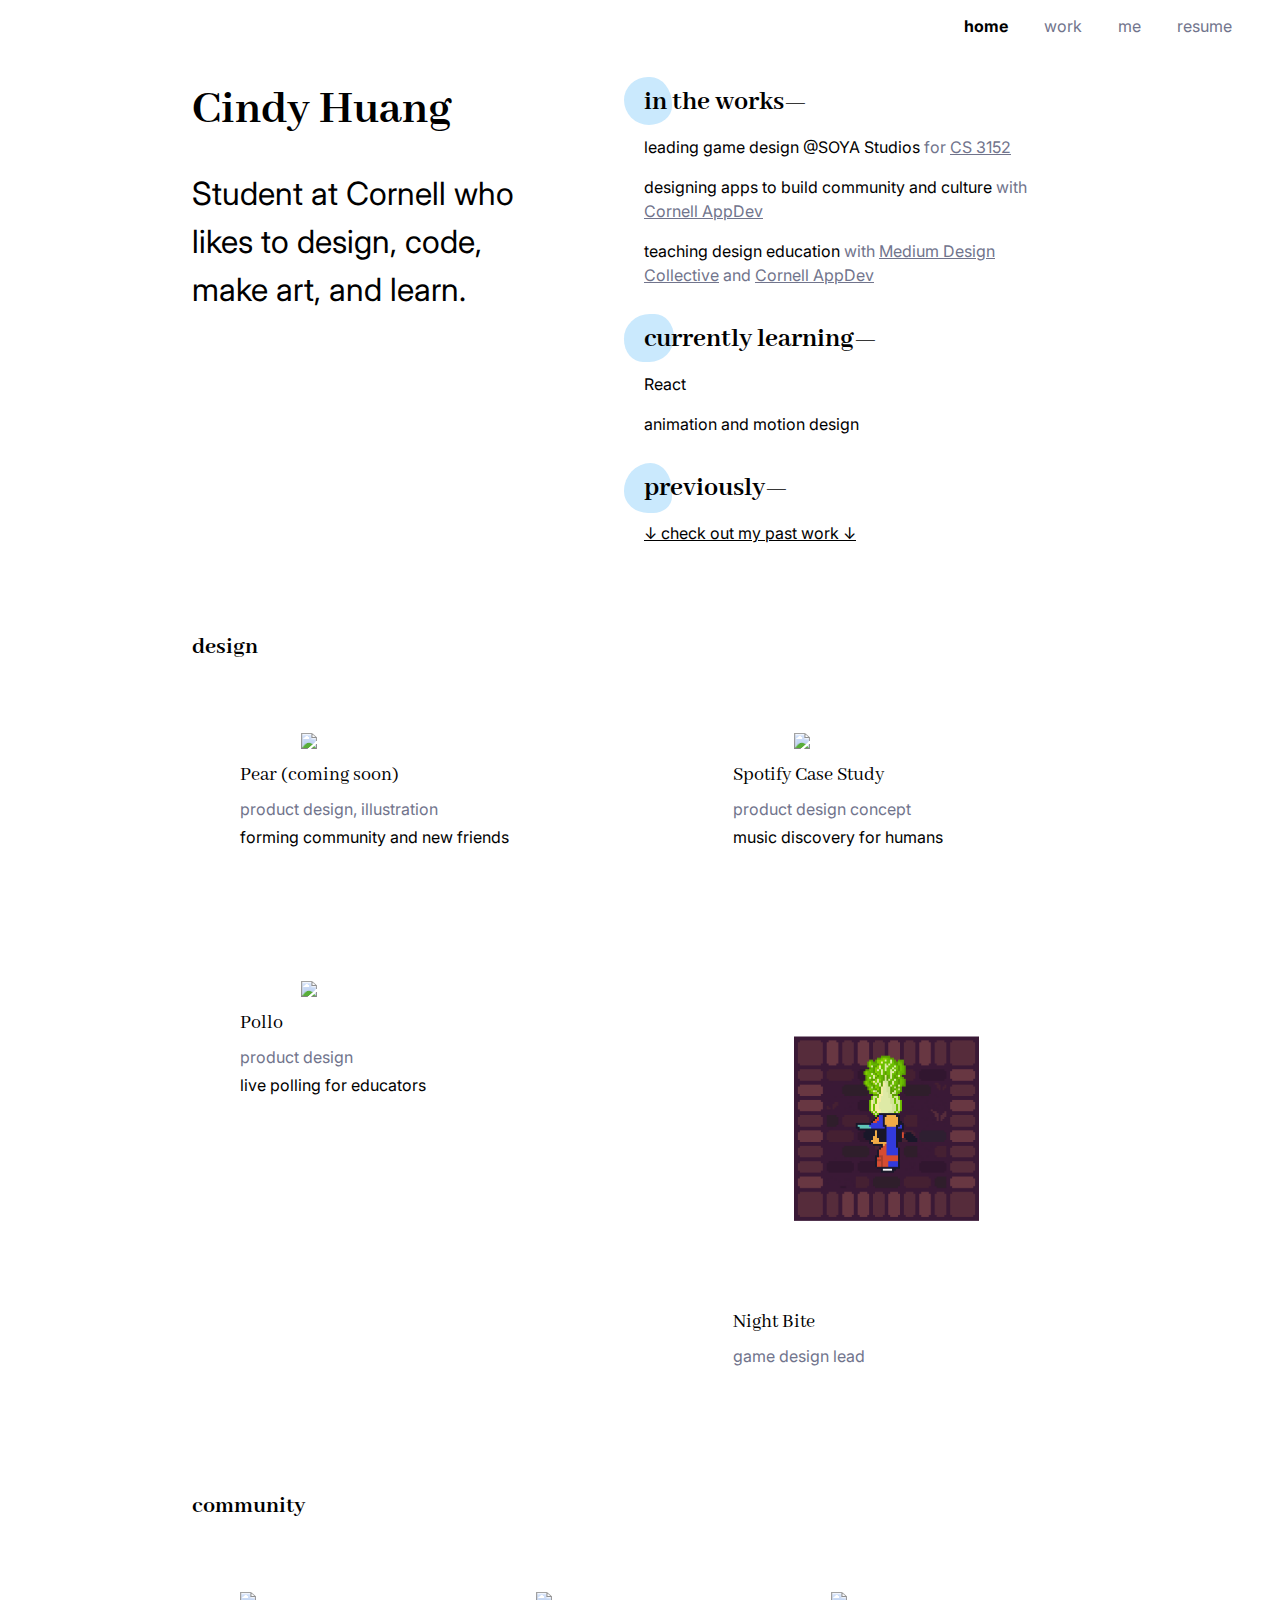
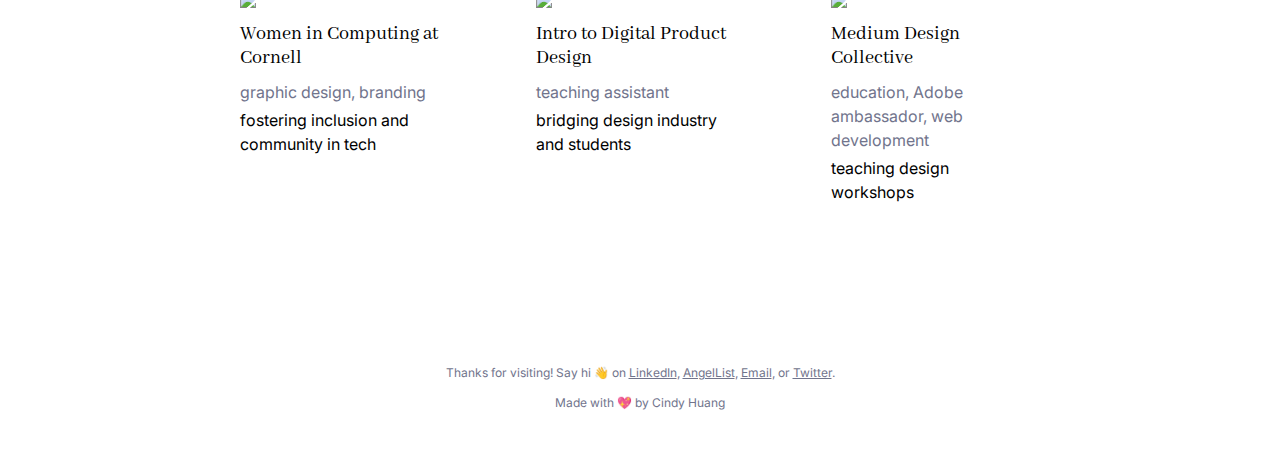
==== commit 77344148: "added night bite" ====
--- a/index.html
+++ b/index.html
@@ -68,7 +68,7 @@
     <div class="shape" id="circle2"></div>
     <h2>currently learning⁠—</h2>
     <p>
-      backend development
+      React
     </p>
     <p>
       animation and motion design
@@ -88,7 +88,7 @@
 
 <div id="projects">
 
-  <h3>products</h3>
+  <h3>design</h3>
   <div class="two-columns">
     <a href="pear.html">
       <div class="project">
@@ -103,7 +103,7 @@
       </div>
     </a>
 
-    <a href="foodie.html">
+    <!-- <a href="foodie.html">
       <div class="project">
         <div class="mock"><img src="assets/new mockups/Foodie mock.png"></div>
         <div class="info">
@@ -112,10 +112,10 @@
           <p>sharing free food on campus</p>
         </div>
       </div>
-    </a>
-
-    <a
-      href="https://medium.com/@cindy.huang/spotify-case-study-discovering-music-through-friend-recommendations-ee21df5c24aa?source=friends_link&sk=12312d94d6c85600ef79f04d6b319ac3">
+    </a> -->
+
+    <a href="https://medium.com/@cindy.huang/spotify-case-study-discovering-music-through-friend-recommendations-ee21df5c24aa?source=friends_link&sk=12312d94d6c85600ef79f04d6b319ac3"
+      target="_blank">
       <div class="project">
         <div class="mock"><img src="assets/new mockups/Spotify mock.png"></div>
         <div class="info">
@@ -133,6 +133,16 @@
           <h4>Pollo</h4>
           <p class="gray">product design</p>
           <p>live polling for educators</p>
+        </div>
+      </div>
+    </a>
+
+    <a href="night-bite.html">
+      <div class="project">
+        <div class="mock"><img src="assets/night-bite/night-bite-mock-v2.png"></div>
+        <div class="info">
+          <h4>Night Bite</h4>
+          <p class="gray">game design lead</p>
         </div>
       </div>
     </a>
--- a/stylenew.css
+++ b/stylenew.css
@@ -0,0 +1,354 @@
+html{
+  scroll-behavior:smooth;
+}
+/* text styles */
+h1{
+ font-family: "Abhaya Libre", "Unna", serif;
+ font-weight: bold;
+ font-size: 3em;
+}
+
+h2{
+  font-family: "Abhaya Libre", "Unna", serif;
+  font-weight: bold;
+  font-size: 1.75em;
+  margin: 1.25em 0 0.5em 0
+ }
+
+ h3{
+  font-family: "Abhaya Libre", "Unna", serif;
+  font-weight: bold;
+  font-size: 1.5em;
+ }
+ h3#nav-name{
+   margin:0;
+ }
+
+ h4{
+  font-family: "Abhaya Libre", "Unna", serif;
+  font-weight: normal;
+  font-size: 1.25em;
+  margin: 0.5em 0;
+ }
+
+h5{
+  margin: 1em 0;
+}
+
+p{
+  line-height: 1.5em;
+}
+
+#blurb p {
+  font-size: 2em;
+  margin-right:20%;
+}
+
+.project p {
+  margin: 0.25em 0;
+}
+
+a{
+  color: inherit;
+  text-decoration: inherit;
+}
+
+li {
+  margin:0.5em 0;
+}
+
+.small{
+  font-size:12px;
+}
+
+body {
+  font-family: "Inter", "Helvetica Neue", sans-serif;
+  margin: 0 15% 4em 15%;
+}
+
+.underline{
+  text-decoration: underline;
+}
+
+/* colors */
+.gray {
+  color:#71748C;
+}
+.black {
+  color: #000000;
+}
+
+/* top navigation */
+.topnav{
+  height: 50px;
+}
+
+#links {
+  right: 2em;
+  top:1em;
+  position: absolute;
+}
+
+.topnav a {
+  padding: 1em;
+  text-decoration: none;
+}
+
+.active {
+  color: black;
+  font-weight: bold;
+}
+
+/* home page */
+.topnav a:hover{
+  color:black;
+}
+.column{
+  display: inline-block;
+  width:45%;
+}
+
+.project {
+  padding: 3em;
+  transition: 0.3s ease-in-out;
+}
+.project:hover{
+  box-shadow: 0 0 8px #d4d4d4;
+  transform: translateY(-8px);
+  transition: 0.3s ease-in-out;
+}
+.mock{
+  width: 60%;
+  margin: auto;
+}
+.mock img{
+  width: 100%;
+}
+.community-logo img{
+  width: 100%;
+}
+
+
+#intro {
+  vertical-align: top;
+  /* margin-left: 2em; */
+  padding-right: 5%;
+}
+
+/* spacing */
+.section{
+  margin: 0.5em 0;
+}
+
+.grid{
+  display: grid;
+  grid-template-columns: 50% 50%;
+  grid-gap: 10%;
+}
+
+.divider {
+  height: 3em;
+}
+
+.center {
+  display: block;
+  margin-left: auto;
+  margin-right: auto;
+  width:75%;
+  text-align:center;
+}
+.two-columns{
+  display: grid;
+  grid-template-columns: 45% 45%;
+  grid-column-gap: 10%;
+  grid-row-gap: 2em;
+}
+.three-columns{
+  display: grid;
+  grid-template-columns: 33% 33% 33%;
+  /* grid-gap: 5%; */
+}
+
+
+.padding-r{
+  padding-right: 4em;
+}
+
+/* extra decor */
+.shape {
+  background-color: #CAE9FD;
+  position: absolute;
+  z-index: -1;
+}
+#circle1{
+  width: 48px;
+  height: 48px;
+  transform: translate(-20px,-8px);
+  border-radius: 52% 48% 50% 54% / 50% 59% 40% 54%;
+}
+#circle2 {
+  width: 50px;
+  height: 48px;
+  transform: translate(-20px,-8px);
+  border-radius: 60% 45% 57% 44% / 59% 56% 60% 54%;
+}
+#circle3 {
+  width: 48px;
+  height: 50px;
+  transform: translate(-20px,-8px);
+  border-radius: 59% 48% 42% 54% / 60% 59% 35% 46%;
+}
+
+/* case study */
+
+.projheader{
+  display: grid;
+  grid-template-columns: 25% 25% 25% 25%;
+  margin: 3em 0;
+}
+
+.projheader p {
+  margin: 0.5em 0;
+  font-size: 0.75em;
+}
+
+.casestudy{ 
+  width: 75%;
+  margin: 4em auto;
+}
+.casestudy h4{
+  margin-top: 2em;
+  font-weight: bold;
+}
+.casestudy h2{
+  margin-top: 4em;
+}
+.casestudy p{
+  line-height: 1.5em;
+}
+
+.casestudy img{
+    display: block;
+    width: 100%; 
+}
+
+.emphasis{
+  font-size:1.5em;
+  font-style:italic;
+  padding:30px;
+  line-height: 1.5em;
+}
+
+.pic{
+  text-align:center;
+  margin: 3em 0;
+}
+.pic img{
+  margin-bottom: 10px;
+}
+.wide{
+  width:85%; 
+  margin-bottom: 25px;
+}
+
+.wide img{
+  width: 100%;
+}
+
+.btn-link {
+  text-decoration: underline;
+  font-weight: bold;
+  display: block;
+  margin: 2em 0;
+}
+
+/* about */
+#bio{
+  width: 55%;
+  display: inline-block;
+}
+
+#main-about{
+  margin: 6em 0;
+}
+
+#headshot {
+  width: 30%;
+  vertical-align: top;
+  padding-left: 8%;
+  float: right;
+}
+
+#headshot img{
+  width: 100%;
+}
+
+@media only screen and (max-width:850px){
+  .column{
+    width: 100%;
+  }
+
+  .three-columns {
+    grid-template-columns: 100%;
+  }
+
+  .two-columns {
+    grid-template-columns: 100%;
+    grid-gap: 1em;
+  }
+
+  .info {
+    display: inline-block;
+    vertical-align: top;
+    margin: 1em;
+    width: 50%;
+}
+
+.mock {
+  width: 40%;
+  display: inline-block;
+}
+.project{
+  padding: 1em;
+}
+
+  .community-logo {
+    width: 20%;
+    display: inline-block;
+
+}
+}
+
+@media only screen and (max-width:550px){
+  body{
+    margin: 0 5% 5% 5%;
+  }
+
+  .casestudy{
+    width: 85%;
+  }
+  .info{
+    width: 90%;
+    display: block;
+  }
+  .mock {
+    display: block;
+  }
+  .community-logo {
+    width: 50%;
+    display:block;
+    margin: auto;
+}
+
+  #bio {
+    width: 100%;
+  }
+  #headshot {
+    width: 50%;
+    vertical-align: top;
+    float: none;
+    position: relative;
+    top: 0;
+    margin: 2em auto;
+}
+}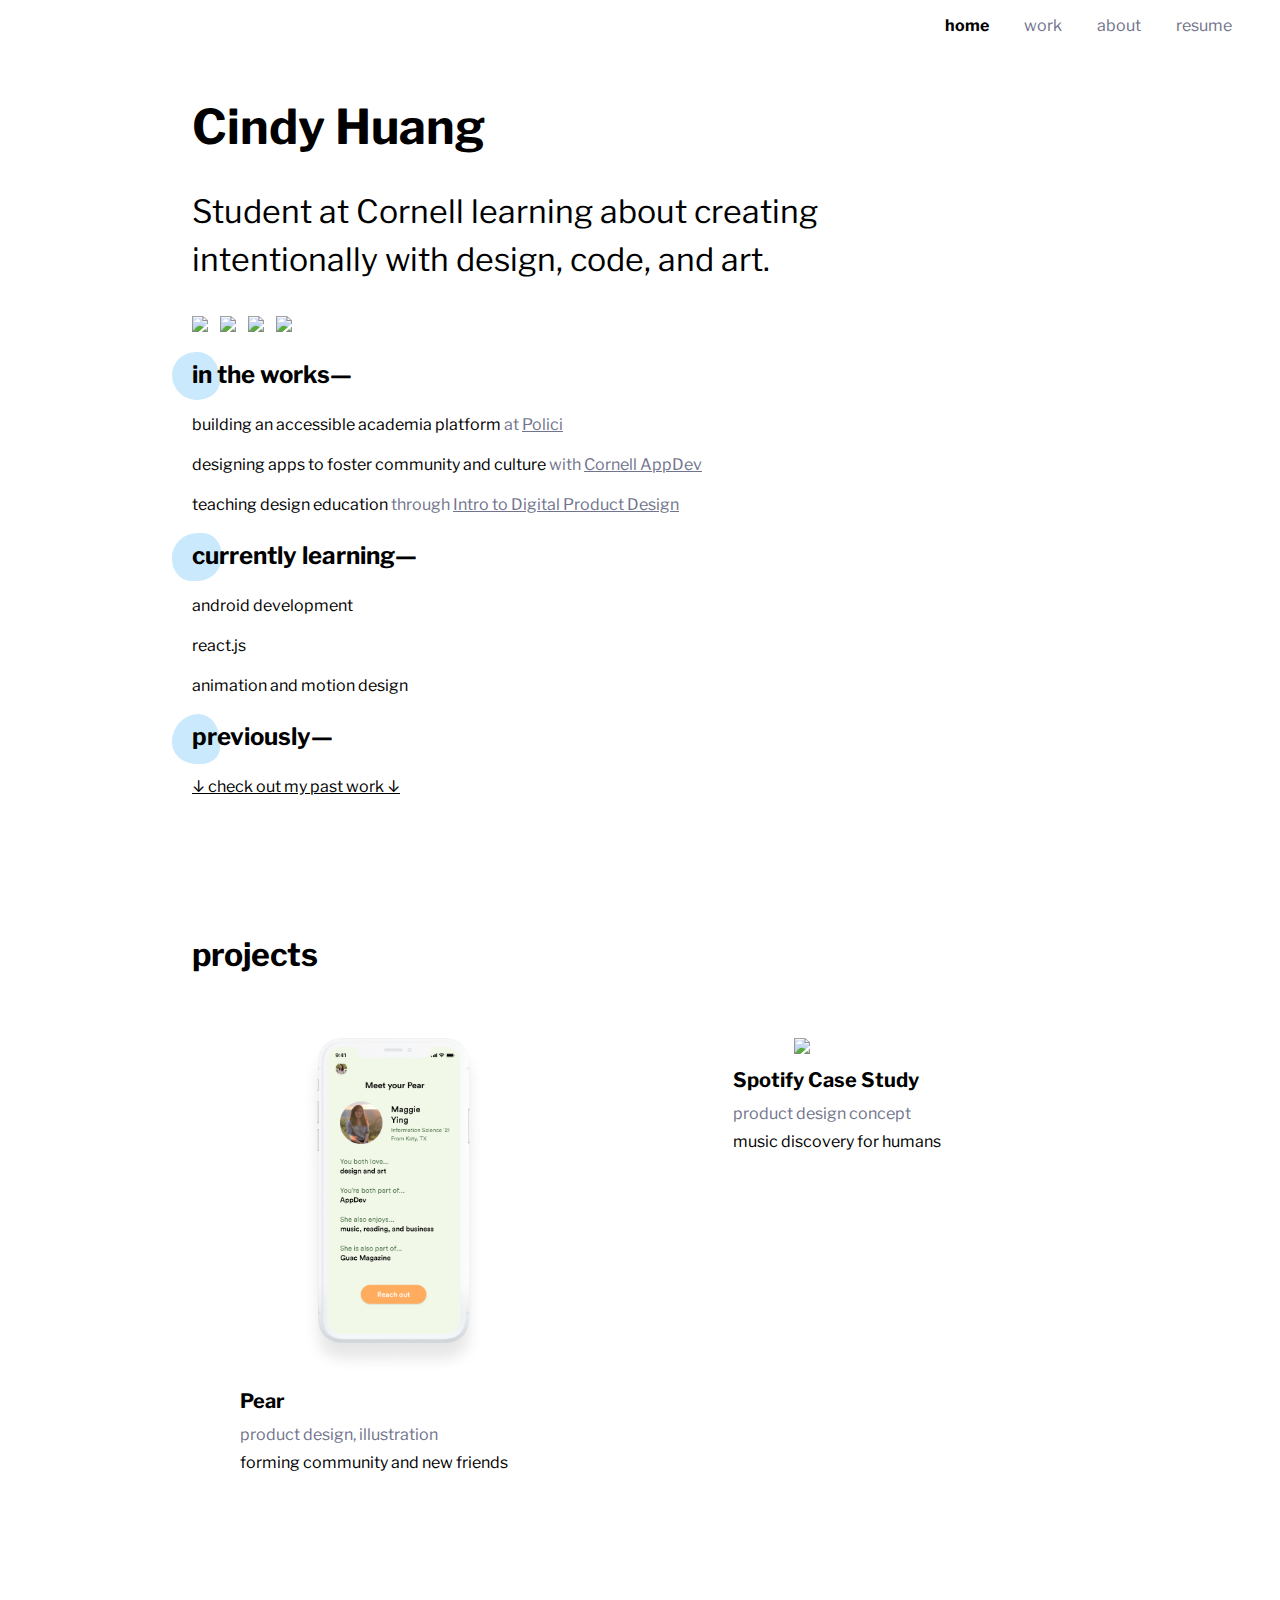
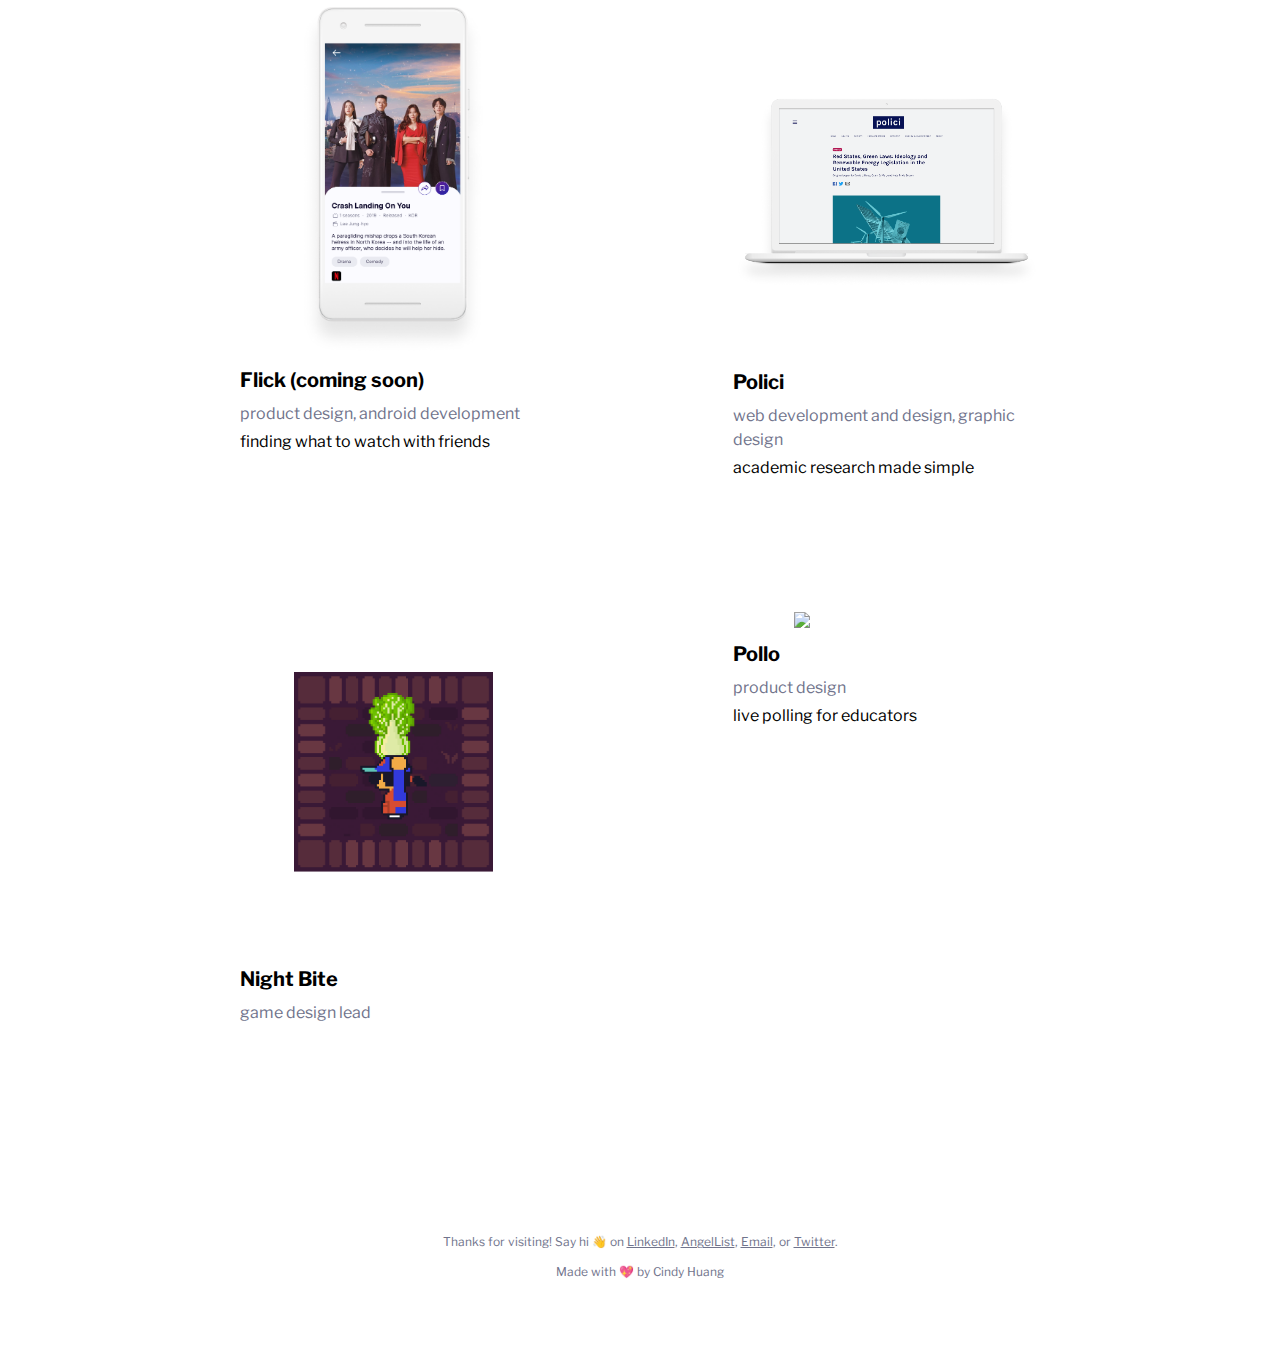
==== commit 6c862e23: "added polici and flick" ====
--- a/index.html
+++ b/index.html
@@ -8,6 +8,8 @@
   <meta name="viewport" content="width=device-width, initial-scale=1">
 
   <!-- import the webpage's stylesheet -->
+  <link rel="stylesheet" href="https://stackpath.bootstrapcdn.com/bootstrap/4.5.0/css/bootstrap.min.css"
+    integrity="sha384-9aIt2nRpC12Uk9gS9baDl411NQApFmC26EwAOH8WgZl5MYYxFfc+NcPb1dKGj7Sk" crossorigin="anonymous">
   <link rel="stylesheet" href="/stylenew.css">
   <!-- favicon -->
   <link rel="icon" href="/assets/favicon.png" type="image/png">
@@ -16,6 +18,7 @@
   <!-- font -->
   <link rel="stylesheet" href="https://fonts.googleapis.com/css?family=Abhaya+Libre">
   <link rel="stylesheet" href="https://fonts.googleapis.com/css?family=Inter">
+  <link rel="stylesheet" href="https://fonts.googleapis.com/css?family=Libre+Franklin">
 
 </head>
 
@@ -24,79 +27,94 @@
   <div id=links>
     <a href="home.html" class="gray active">home</a>
     <a href="#projects" class="gray">work</a>
-    <a href="about.html" class="gray">me</a>
+    <a href="about.html" class="gray">about</a>
     <a href="/assets/Huang_Cindy.pdf" class="gray">resume</a>
   </div>
 </div>
 
-<div class="column" id="intro">
-  <div id="name">
-    <h1>Cindy Huang</h1>
+<div class="container-md" id="home">
+  <div class="row">
+    <div class="col-md-6">
+      <div id="name">
+        <h1>Cindy Huang</h1>
+      </div>
+      <div id="blurb">
+        <p>Student at Cornell learning about creating intentionally with design, code, and art.</p>
+      </div>
+      <div id="social-links">
+        <a href="mailto:ch832@cornell.edu">
+          <img src="assets/icons/mail.svg" /></a>
+        <a href="https://github.com/cindyh25">
+          <img src="assets/icons/github.svg" /></a>
+        <a href="https://www.linkedin.com/in/cindyhuang-/">
+          <img src="assets/icons/linkedin.svg" /></a>
+        <a href="https://twitter.com/cndyhuang">
+          <img src="assets/icons/twitter.svg" />
+        </a>
+      </div>
+    </div>
+
+    <div class="col-md-6">
+      <div class="section">
+        <div class="shape" id="circle1"></div>
+        <h3>in the works⁠—</h3>
+        <p>
+          <span>building an accessible academia platform</span>
+          <span class="gray"> at <a href="https://polici.org/" class="gray underline" target="_blank">Polici</a></span>
+        </p>
+        <p>
+          <span>designing apps to foster community and culture</span>
+          <span class="gray"> with <a href="https://www.cornellappdev.com/" class="gray underline"
+              target="_blank">Cornell
+              AppDev</a></span>
+        </p>
+
+        <p>
+          <span>teaching design education</span>
+          <span class="gray"> through <a href="https://www.notion.so/SP20-02233698eb944553bc215d4be2ae49b4"
+              class="gray underline" target="_blank">Intro to Digital Product Design</a></span>
+        </p>
+      </div>
+
+      <div class="section">
+        <div class="shape" id="circle2"></div>
+        <h3>currently learning⁠—</h3>
+        <p>
+          android development
+        </p>
+        <p>
+          react.js
+        </p>
+        <p>
+          animation and motion design
+        </p>
+      </div>
+
+      <div class="section">
+        <div class="shape" id="circle3"></div>
+        <h3>previously⁠—</h3>
+        <p>
+          <a href="#projects" class="black underline">↓ check out my past work ↓</a>
+        </p>
+      </div>
+    </div>
   </div>
-  <div id="blurb">
-    <p>Student at Cornell who likes to design, code, make art, and learn.</p>
-  </div>
-  <div id="social-links">
-  </div>
-</div>
-
-<div class="column">
-  <div class="section">
-    <div class="shape" id="circle1"></div>
-    <h2>in the works⁠—</h2>
-    <p>
-      <span>leading game design @SOYA Studios</span>
-      <span class="gray"> for <a href="https://www.cs.cornell.edu/courses/cs3152/2020sp/index.php"
-          class="gray underline" target="_blank">CS 3152</a></span>
-    </p>
-    <p>
-      <span>designing apps to build community and culture</span>
-      <span class="gray"> with <a href="https://www.cornellappdev.com/" class="gray underline" target="_blank">Cornell
-          AppDev</a></span>
-    </p>
-
-    <p>
-      <span>teaching design education</span>
-      <span class="gray"> with <a href="https://cornellmedium.design/" class="gray underline" target="_blank">Medium
-          Design
-          Collective</a> and <a href="https://www.cornellappdev.com/" class="gray underline" target="_blank">Cornell
-          AppDev</a></span>
-    </p>
-  </div>
-
-  <div class="section">
-    <div class="shape" id="circle2"></div>
-    <h2>currently learning⁠—</h2>
-    <p>
-      React
-    </p>
-    <p>
-      animation and motion design
-    </p>
-  </div>
-
-  <div class="section">
-    <div class="shape" id="circle3"></div>
-    <h2>previously⁠—</h2>
-    <p>
-      <a href="#projects" class="black underline">↓ check out my past work ↓</a>
-    </p>
-  </div>
-</div>
+</div>
+
 
 <div class="divider"></div>
 
 <div id="projects">
 
-  <h3>design</h3>
+  <h2>projects</h2>
   <div class="two-columns">
-    <a href="pear.html">
-      <div class="project">
-        <div class="mock">
-          <img src="assets/new mockups/Pear mock.png">
-        </div>
-        <div class="info">
-          <h4>Pear (coming soon)</h4>
+    <a class="no-hover" href="pear.html">
+      <div class="project">
+        <div class="mock" id="pear-mock">
+          <img src="assets/new mockups/pear-mockup-new.png">
+        </div>
+        <div class="info">
+          <h4>Pear</h4>
           <p class="gray">product design, illustration</p>
           <p>forming community and new friends</p>
         </div>
@@ -114,7 +132,8 @@
       </div>
     </a> -->
 
-    <a href="https://medium.com/@cindy.huang/spotify-case-study-discovering-music-through-friend-recommendations-ee21df5c24aa?source=friends_link&sk=12312d94d6c85600ef79f04d6b319ac3"
+    <a class="no-hover"
+      href="https://medium.com/@cindy.huang/spotify-case-study-discovering-music-through-friend-recommendations-ee21df5c24aa?source=friends_link&sk=12312d94d6c85600ef79f04d6b319ac3"
       target="_blank">
       <div class="project">
         <div class="mock"><img src="assets/new mockups/Spotify mock.png"></div>
@@ -126,7 +145,41 @@
       </div>
     </a>
 
-    <a href="pollo.html">
+    <!-- <a class="no-hover"
+      href="https://medium.com/@cindy.huang/spotify-case-study-discovering-music-through-friend-recommendations-ee21df5c24aa?source=friends_link&sk=12312d94d6c85600ef79f04d6b319ac3"
+      target="_blank"> -->
+    <div class="project" id="flick-project">
+      <div class="mock"><img src="assets/new mockups/flick-mockup.png"></div>
+      <div class="info">
+        <h4>Flick (coming soon)</h4>
+        <p class="gray">product design, android development</p>
+        <p>finding what to watch with friends</p>
+      </div>
+    </div>
+    <!-- </a> -->
+
+    <a class="no-hover" href="polici.html">
+      <div class="project">
+        <div class="mock" id="polici-mock"><img src="assets/new mockups/polici-mockup.png"></div>
+        <div class="info">
+          <h4>Polici</h4>
+          <p class="gray">web development and design, graphic design</p>
+          <p>academic research made simple</p>
+        </div>
+      </div>
+    </a>
+
+    <a class="no-hover" href="night-bite.html">
+      <div class="project">
+        <div class="mock" id="nightbite-mock"><img src="assets/night-bite/night-bite-mock-v2.png"></div>
+        <div class="info">
+          <h4>Night Bite</h4>
+          <p class="gray">game design lead</p>
+        </div>
+      </div>
+    </a>
+
+    <a class="no-hover" href="pollo.html">
       <div class="project">
         <div class="mock"><img src="assets/new mockups/Pollo mock.png"></div>
         <div class="info">
@@ -137,22 +190,13 @@
       </div>
     </a>
 
-    <a href="night-bite.html">
-      <div class="project">
-        <div class="mock"><img src="assets/night-bite/night-bite-mock-v2.png"></div>
-        <div class="info">
-          <h4>Night Bite</h4>
-          <p class="gray">game design lead</p>
-        </div>
-      </div>
-    </a>
 
   </div>
 </div>
 
 <div class="divider"></div>
 
-<div id="community">
+<!-- <div id="community">
   <h3>community</h3>
 
   <a href="https://wicc.cornell.edu/" target="_blank">
@@ -190,7 +234,7 @@
   </a>
 
 
-</div>
+</div> -->
 
 <div style="width:100%; height: 6em; display: flex;">
 </div>
--- a/stylenew.css
+++ b/stylenew.css
@@ -1,22 +1,27 @@
 html{
   scroll-behavior:smooth;
 }
+
+p, span, h1, h2, h3, h4, h5, h6 {
+  font-family: 'Libre Franklin', "Inter", "Helvetica", sans-serif
+}
+
 /* text styles */
 h1{
- font-family: "Abhaya Libre", "Unna", serif;
  font-weight: bold;
  font-size: 3em;
 }
 
 h2{
-  font-family: "Abhaya Libre", "Unna", serif;
-  font-weight: bold;
-  font-size: 1.75em;
+  font-weight: bold;
+  font-size: 2rem;
   margin: 1.25em 0 0.5em 0
  }
+ .no-gap {
+   margin-top: .5em
+ }
 
  h3{
-  font-family: "Abhaya Libre", "Unna", serif;
   font-weight: bold;
   font-size: 1.5em;
  }
@@ -25,14 +30,15 @@
  }
 
  h4{
-  font-family: "Abhaya Libre", "Unna", serif;
-  font-weight: normal;
+  font-weight: bold;
   font-size: 1.25em;
   margin: 0.5em 0;
  }
 
 h5{
   margin: 1em 0;
+  font-size: 14px;
+  font-weight: 700;
 }
 
 p{
@@ -41,7 +47,7 @@
 
 #blurb p {
   font-size: 2em;
-  margin-right:20%;
+  width: 80%;
 }
 
 .project p {
@@ -62,8 +68,11 @@
 }
 
 body {
-  font-family: "Inter", "Helvetica Neue", sans-serif;
+  font-family: "Libre Franklin", "Helvetica Neue", sans-serif;
   margin: 0 15% 4em 15%;
+}
+.footer {
+  margin-top: 10em
 }
 
 .underline{
@@ -100,6 +109,9 @@
 }
 
 /* home page */
+#home{
+  margin: 3em auto;
+}
 .topnav a:hover{
   color:black;
 }
@@ -107,7 +119,10 @@
   display: inline-block;
   width:45%;
 }
-
+.no-hover:hover{
+  text-decoration: none;
+  color: initial;
+}
 .project {
   padding: 3em;
   transition: 0.3s ease-in-out;
@@ -116,6 +131,7 @@
   box-shadow: 0 0 8px #d4d4d4;
   transform: translateY(-8px);
   transition: 0.3s ease-in-out;
+  text-decoration: none;
 }
 .mock{
   width: 60%;
@@ -123,6 +139,21 @@
 }
 .mock img{
   width: 100%;
+}
+#pear-mock {
+  padding: 2.5%, 0;
+}
+#polici-mock {
+  width: 100%;
+  padding: 15.5% 0;
+}
+#nightbite-mock {
+  width: 65%;
+}
+#flick-project:hover {
+  box-shadow: none;
+  transform: none;
+  text-decoration: none;
 }
 .community-logo img{
   width: 100%;
@@ -137,8 +168,9 @@
 
 /* spacing */
 .section{
-  margin: 0.5em 0;
-}
+  margin: 1.5em 0;
+}
+
 
 .grid{
   display: grid;
@@ -198,22 +230,37 @@
   transform: translate(-20px,-8px);
   border-radius: 59% 48% 42% 54% / 60% 59% 35% 46%;
 }
+#social-links {
+  display:flex;
+}
+#social-links img {
+  margin-right: 0.75em
+}
 
 /* case study */
 
-.projheader{
-  display: grid;
-  grid-template-columns: 25% 25% 25% 25%;
-  margin: 3em 0;
-}
-
-.projheader p {
+.row{
+  margin: 1rem 0;
+}
+.new-section {
+  margin-top: 2.5rem;
+}
+.subsection {
+  margin-top: 1.5em
+}
+
+
+.overview p {
   margin: 0.5em 0;
   font-size: 0.75em;
 }
+.casestudy-container{ 
+  width: 85%;
+  margin: 4em auto;
+}
 
 .casestudy{ 
-  width: 75%;
+  width: 85%;
   margin: 4em auto;
 }
 .casestudy h4{
@@ -238,7 +285,9 @@
   padding:30px;
   line-height: 1.5em;
 }
-
+.img-fluid {
+  margin: 1em 0;
+}
 .pic{
   text-align:center;
   margin: 3em 0;
@@ -283,6 +332,23 @@
   width: 100%;
 }
 
+.center-row {
+  width: 60%;
+  margin: 2rem auto;
+}
+.people-problem {
+  font-size: 1.25rem;
+  font-weight: 600;
+}
+.green {
+    color: #176027;
+
+}
+.caption{
+  text-align: center;
+  margin-bottom: 3em;
+}
+
 @media only screen and (max-width:850px){
   .column{
     width: 100%;
@@ -308,9 +374,7 @@
   width: 40%;
   display: inline-block;
 }
-.project{
-  padding: 1em;
-}
+
 
   .community-logo {
     width: 20%;
@@ -351,4 +415,7 @@
     top: 0;
     margin: 2em auto;
 }
+  #nav-name {
+    display: none;
+  }
 }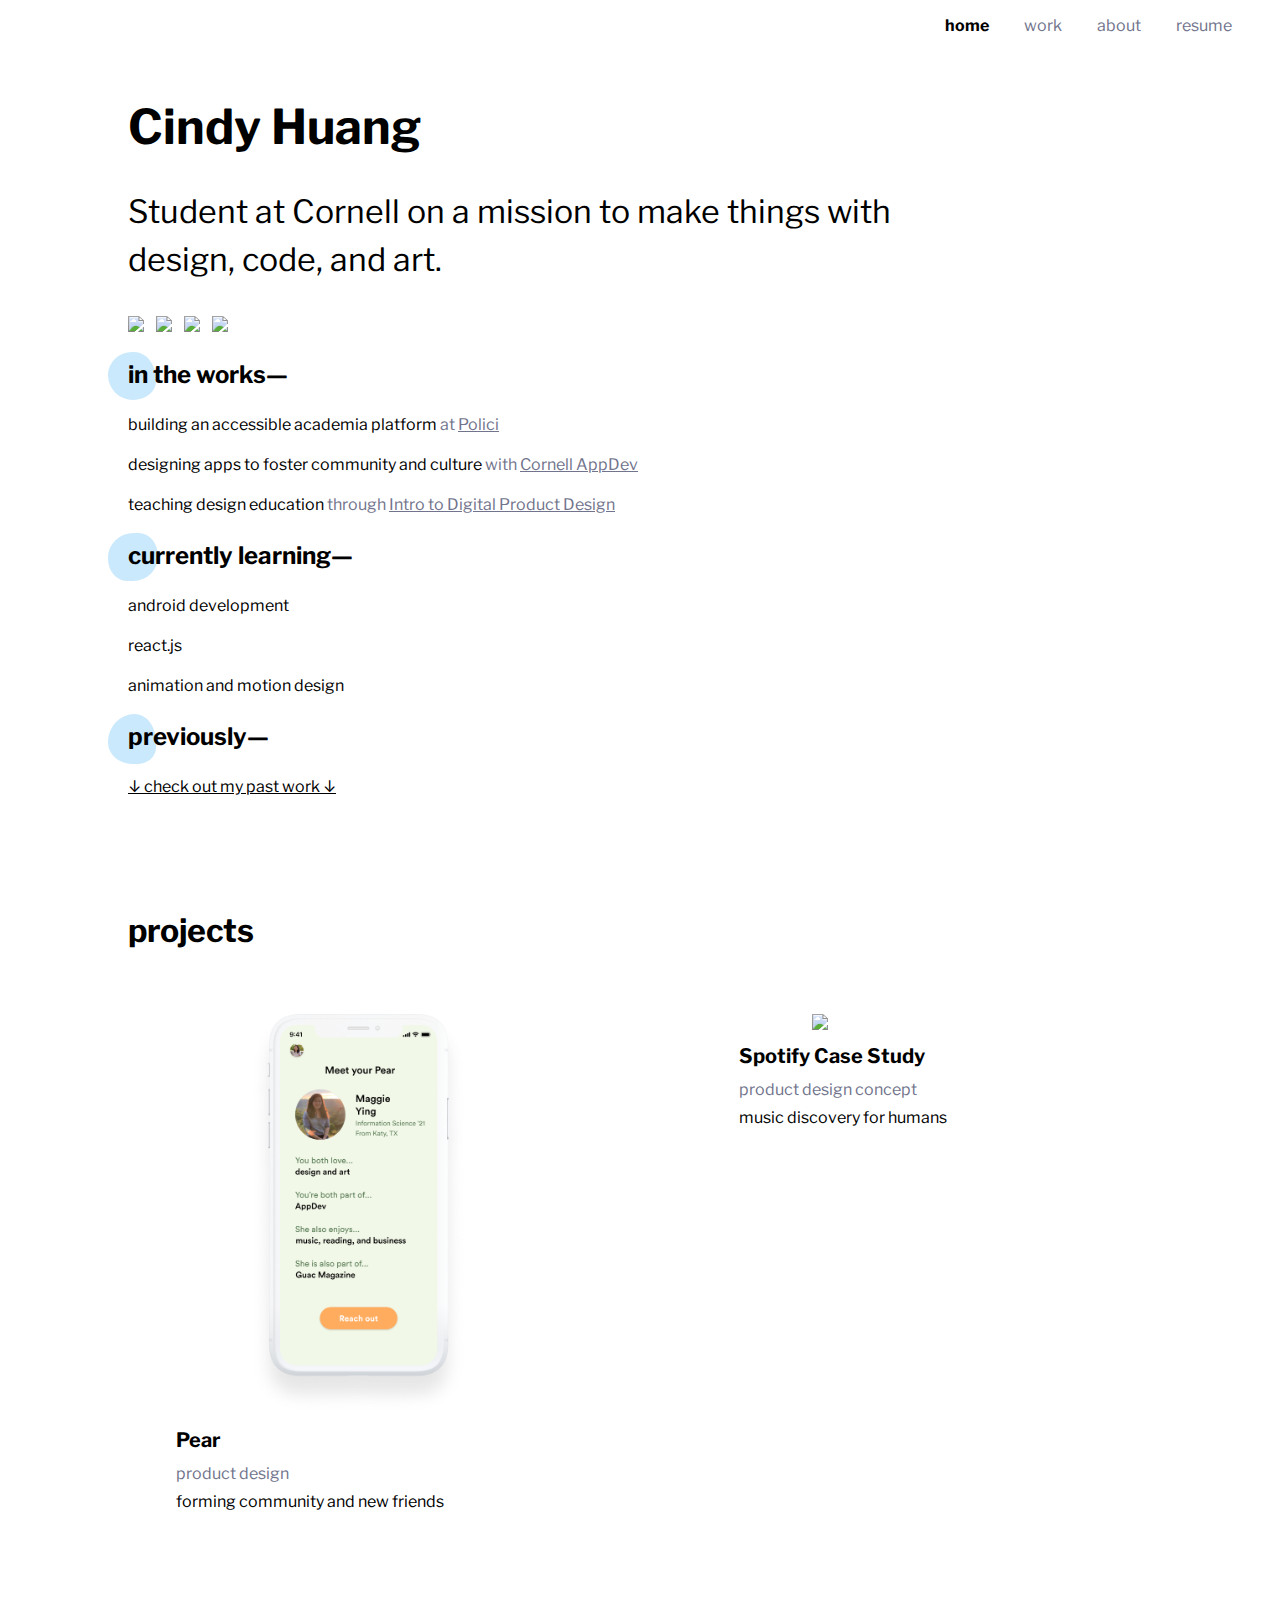
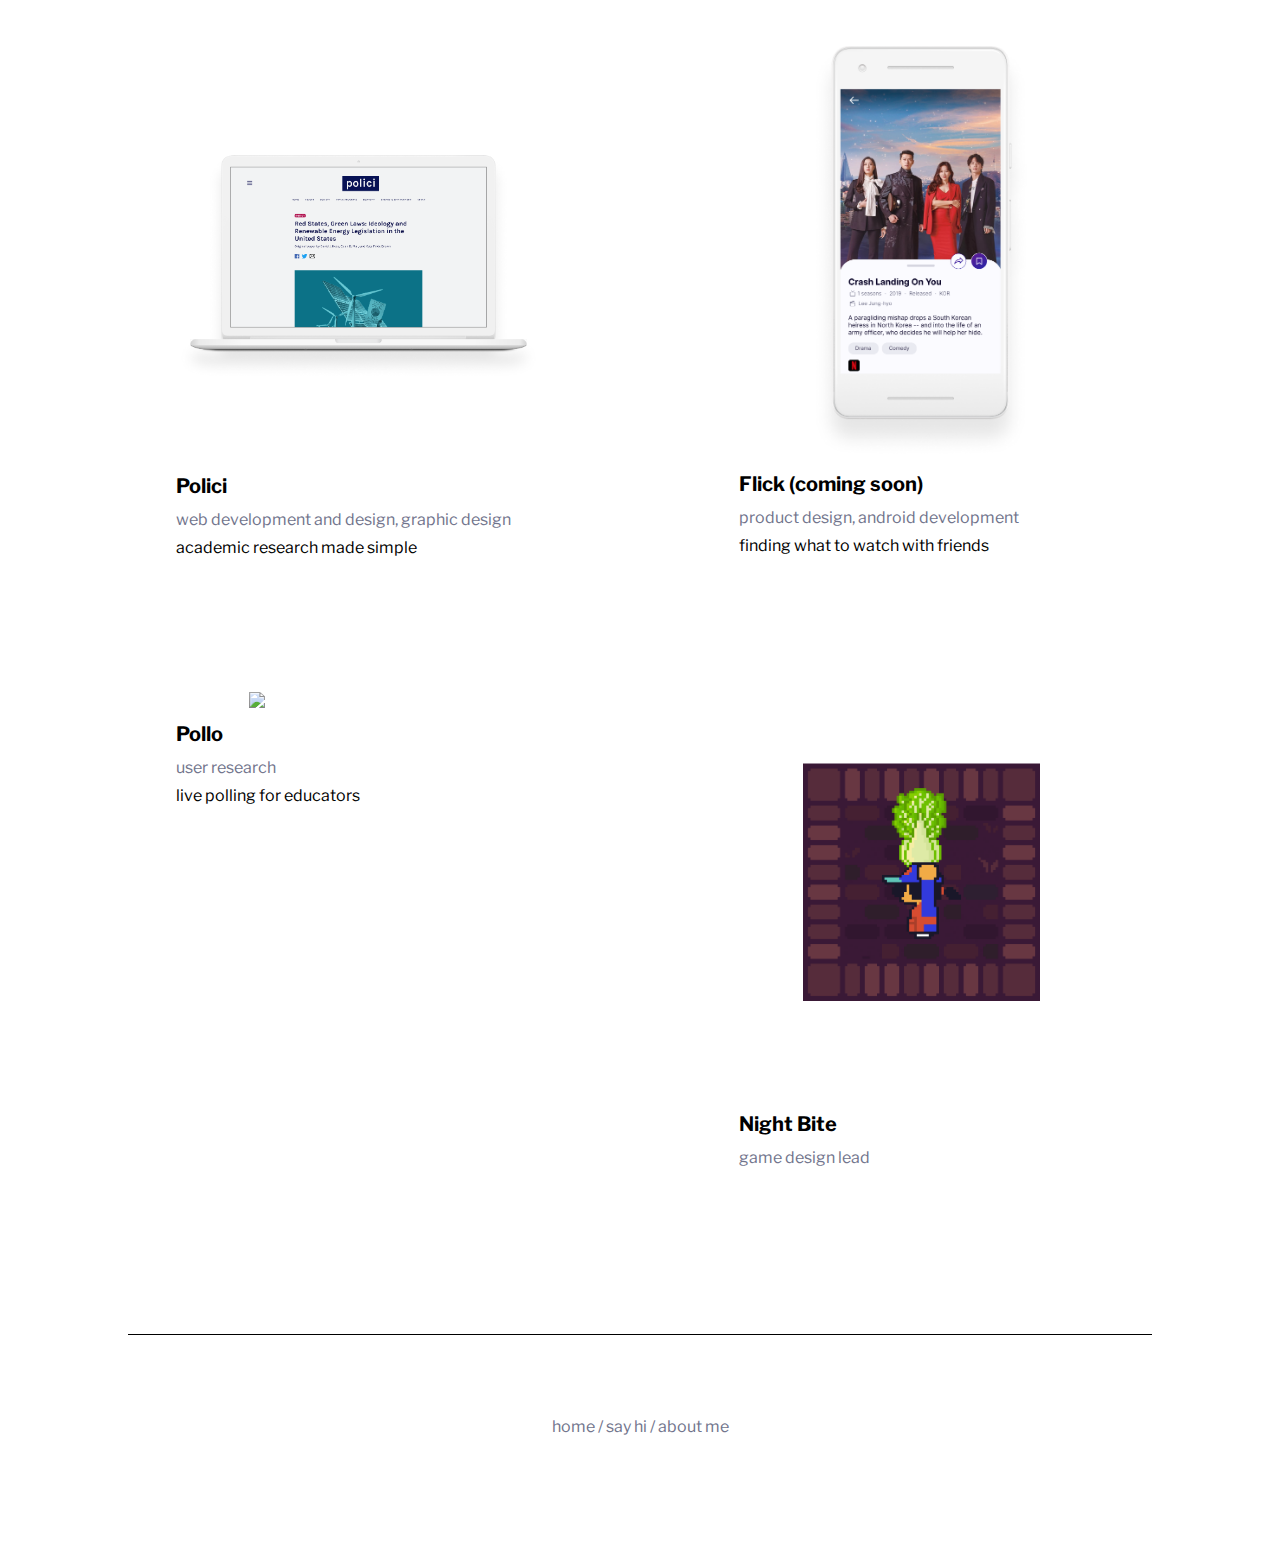
==== commit bd7968c7: "pear update" ====
--- a/index.html
+++ b/index.html
@@ -39,7 +39,7 @@
         <h1>Cindy Huang</h1>
       </div>
       <div id="blurb">
-        <p>Student at Cornell learning about creating intentionally with design, code, and art.</p>
+        <p>Student at Cornell on a mission to make things with design, code, and art.</p>
       </div>
       <div id="social-links">
         <a href="mailto:ch832@cornell.edu">
@@ -99,104 +99,96 @@
       </div>
     </div>
   </div>
-</div>
-
-
-<div class="divider"></div>
-
-<div id="projects">
-
-  <h2>projects</h2>
-  <div class="two-columns">
-    <a class="no-hover" href="pear.html">
-      <div class="project">
-        <div class="mock" id="pear-mock">
-          <img src="assets/new mockups/pear-mockup-new.png">
-        </div>
-        <div class="info">
-          <h4>Pear</h4>
-          <p class="gray">product design, illustration</p>
-          <p>forming community and new friends</p>
-        </div>
-      </div>
-    </a>
-
-    <!-- <a href="foodie.html">
-      <div class="project">
-        <div class="mock"><img src="assets/new mockups/Foodie mock.png"></div>
-        <div class="info">
-          <h4>Foodie</h4>
-          <p class="gray">product design sprint</p>
-          <p>sharing free food on campus</p>
-        </div>
-      </div>
-    </a> -->
-
-    <a class="no-hover"
-      href="https://medium.com/@cindy.huang/spotify-case-study-discovering-music-through-friend-recommendations-ee21df5c24aa?source=friends_link&sk=12312d94d6c85600ef79f04d6b319ac3"
-      target="_blank">
-      <div class="project">
-        <div class="mock"><img src="assets/new mockups/Spotify mock.png"></div>
-        <div class="info">
-          <h4>Spotify Case Study</h4>
-          <p class="gray">product design concept</p>
-          <p>music discovery for humans</p>
-        </div>
-      </div>
-    </a>
-
-    <!-- <a class="no-hover"
+
+
+
+  <div class="divider"></div>
+
+  <div id="projects">
+
+    <h2>projects</h2>
+    <div class="two-columns">
+      <a class="no-hover" href="pear.html">
+        <div class="project">
+          <div class="mock" id="pear-mock">
+            <img src="assets/new mockups/pear-mockup-new.png">
+          </div>
+          <div class="info">
+            <h4>Pear</h4>
+            <p class="gray">product design</p>
+            <p>forming community and new friends</p>
+          </div>
+        </div>
+      </a>
+
+
+      <a class="no-hover"
+        href="https://medium.com/@cindy.huang/spotify-case-study-discovering-music-through-friend-recommendations-ee21df5c24aa?source=friends_link&sk=12312d94d6c85600ef79f04d6b319ac3"
+        target="_blank">
+        <div class="project">
+          <div class="mock"><img src="assets/new mockups/Spotify mock.png"></div>
+          <div class="info">
+            <h4>Spotify Case Study</h4>
+            <p class="gray">product design concept</p>
+            <p>music discovery for humans</p>
+          </div>
+        </div>
+      </a>
+
+      <a class="no-hover" href="polici.html">
+        <div class="project">
+          <div class="mock" id="polici-mock"><img src="assets/new mockups/polici-mockup.png"></div>
+          <div class="info">
+            <h4>Polici</h4>
+            <p class="gray">web development and design, graphic design</p>
+            <p>academic research made simple</p>
+          </div>
+        </div>
+      </a>
+
+      <!-- <a class="no-hover"
       href="https://medium.com/@cindy.huang/spotify-case-study-discovering-music-through-friend-recommendations-ee21df5c24aa?source=friends_link&sk=12312d94d6c85600ef79f04d6b319ac3"
       target="_blank"> -->
-    <div class="project" id="flick-project">
-      <div class="mock"><img src="assets/new mockups/flick-mockup.png"></div>
-      <div class="info">
-        <h4>Flick (coming soon)</h4>
-        <p class="gray">product design, android development</p>
-        <p>finding what to watch with friends</p>
-      </div>
-    </div>
-    <!-- </a> -->
-
-    <a class="no-hover" href="polici.html">
-      <div class="project">
-        <div class="mock" id="polici-mock"><img src="assets/new mockups/polici-mockup.png"></div>
+      <div class="project" id="flick-project">
+        <div class="mock"><img src="assets/new mockups/flick-mockup.png"></div>
         <div class="info">
-          <h4>Polici</h4>
-          <p class="gray">web development and design, graphic design</p>
-          <p>academic research made simple</p>
-        </div>
-      </div>
-    </a>
-
-    <a class="no-hover" href="night-bite.html">
-      <div class="project">
-        <div class="mock" id="nightbite-mock"><img src="assets/night-bite/night-bite-mock-v2.png"></div>
-        <div class="info">
-          <h4>Night Bite</h4>
-          <p class="gray">game design lead</p>
-        </div>
-      </div>
-    </a>
-
-    <a class="no-hover" href="pollo.html">
-      <div class="project">
-        <div class="mock"><img src="assets/new mockups/Pollo mock.png"></div>
-        <div class="info">
-          <h4>Pollo</h4>
-          <p class="gray">product design</p>
-          <p>live polling for educators</p>
-        </div>
-      </div>
-    </a>
-
-
-  </div>
-</div>
-
-<div class="divider"></div>
-
-<!-- <div id="community">
+          <h4>Flick (coming soon)</h4>
+          <p class="gray">product design, android development</p>
+          <p>finding what to watch with friends</p>
+        </div>
+      </div>
+      <!-- </a> -->
+
+
+      <a class="no-hover" href="pollo.html">
+        <div class="project">
+          <div class="mock"><img src="assets/new mockups/Pollo mock.png"></div>
+          <div class="info">
+            <h4>Pollo</h4>
+            <p class="gray">user research</p>
+            <p>live polling for educators</p>
+          </div>
+        </div>
+      </a>
+
+      <a class="no-hover" href="night-bite.html">
+        <div class="project">
+          <div class="mock" id="nightbite-mock"><img src="assets/night-bite/night-bite-mock-v2.png"></div>
+          <div class="info">
+            <h4>Night Bite</h4>
+            <p class="gray">game design lead</p>
+          </div>
+        </div>
+      </a>
+
+
+
+    </div>
+  </div>
+
+  <div class="divider"></div>
+
+  <!-- <div id="community">
   <h3>community</h3>
 
   <a href="https://wicc.cornell.edu/" target="_blank">
@@ -236,18 +228,15 @@
 
 </div> -->
 
-<div style="width:100%; height: 6em; display: flex;">
+  <div class="proj-footer">
+    <p class="footer-center gray"><a href="index.html">home</a> /
+      <a href="mailto:ch832@cornell.edu">say hi</a> /
+      <a href="about.html">about me</a>
+    </p>
+  </div>
+
 </div>
-<p class="small gray center">
-  Thanks for visiting! Say hi 👋 on
-  <a class="underline" target="_blank" href="https://www.linkedin.com/in/cindyhuang-/">LinkedIn</a>,
-  <a class="underline" target="_blank" href="https://angel.co/cindy-huang-15">AngelList</a>,
-  <a class="underline" target="_blank" href="mailto:ch832@cornell.edu">Email</a>, or
-  <a class="underline" target="_blank" href="https://twitter.com/cndyhuang">Twitter</a>.</p>
-<p class="small gray center"> Made with 💖 by Cindy Huang
-</p>
+
 </div>
 
-
-
 </html>--- a/stylenew.css
+++ b/stylenew.css
@@ -69,7 +69,8 @@
 
 body {
   font-family: "Libre Franklin", "Helvetica Neue", sans-serif;
-  margin: 0 15% 4em 15%;
+  margin: 0 10% 4em 10%;
+  overflow-x: hidden;
 }
 .footer {
   margin-top: 10em
@@ -243,10 +244,10 @@
   margin: 1rem 0;
 }
 .new-section {
-  margin-top: 2.5rem;
+  margin-top: 4rem;
 }
 .subsection {
-  margin-top: 1.5em
+  margin-top: 2rem
 }
 
 
@@ -255,14 +256,20 @@
   font-size: 0.75em;
 }
 .casestudy-container{ 
-  width: 85%;
-  margin: 4em auto;
-}
-
+  width: 70%;
+  /* margin: 4em auto; */
+}
+.top-section {
+  margin-top: 4em
+}
+.bottom-section {
+  margin-bottom: 4em;
+}
 .casestudy{ 
   width: 85%;
   margin: 4em auto;
 }
+
 .casestudy h4{
   margin-top: 2em;
   font-weight: bold;
@@ -309,6 +316,7 @@
   font-weight: bold;
   display: block;
   margin: 2em 0;
+  color: inherit;
 }
 
 /* about */
@@ -348,6 +356,49 @@
   text-align: center;
   margin-bottom: 3em;
 }
+.video-mobile {
+  display: none
+}
+
+img#pear-meetup {
+  width: 20%;
+  transform: translateY(-100%);
+  right:-10px;
+  float: right;
+  position: absolute;
+}
+
+.proj-footer {
+  border-top: 1px solid black;
+  padding: 2em 0;
+  margin: 4em 0 2em 0;
+  width: 100%;
+}
+
+a.footer-right {
+  text-align: right;
+  float: right;
+  width: 30%;
+}
+a.footer-right:after{
+  content: " →"
+}
+a.footer-left:before{
+  content: "← "
+}
+a.footer-left {
+  text-align: left;
+  float: left;
+  width: 30%;
+}
+p.footer-center {
+  text-align: center;
+  margin-top: 3em;
+}
+.proj-footer a:hover{
+  color: initial;
+}
+
 
 @media only screen and (max-width:850px){
   .column{
@@ -374,6 +425,10 @@
   width: 40%;
   display: inline-block;
 }
+.center-row {
+  width: 100%;
+  margin: 2rem auto;
+}
 
 
   .community-logo {
@@ -391,10 +446,16 @@
   .casestudy{
     width: 85%;
   }
+  .casestudy-container{ 
+    width: 90%;
+    padding: 0;
+    margin:0
+  }
   .info{
     width: 90%;
     display: block;
   }
+  
   .mock {
     display: block;
   }
@@ -418,4 +479,19 @@
   #nav-name {
     display: none;
   }
+  .video-mobile {
+    display: block
+  }
+  .video-desktop {
+    display: none
+  }
+  .project-title{
+    font-size: 2em;
+  }
+  img#pear-meetup {
+    width: 100%;
+    padding: 5%;
+    position: static;
+    transform: none;
+}
 }